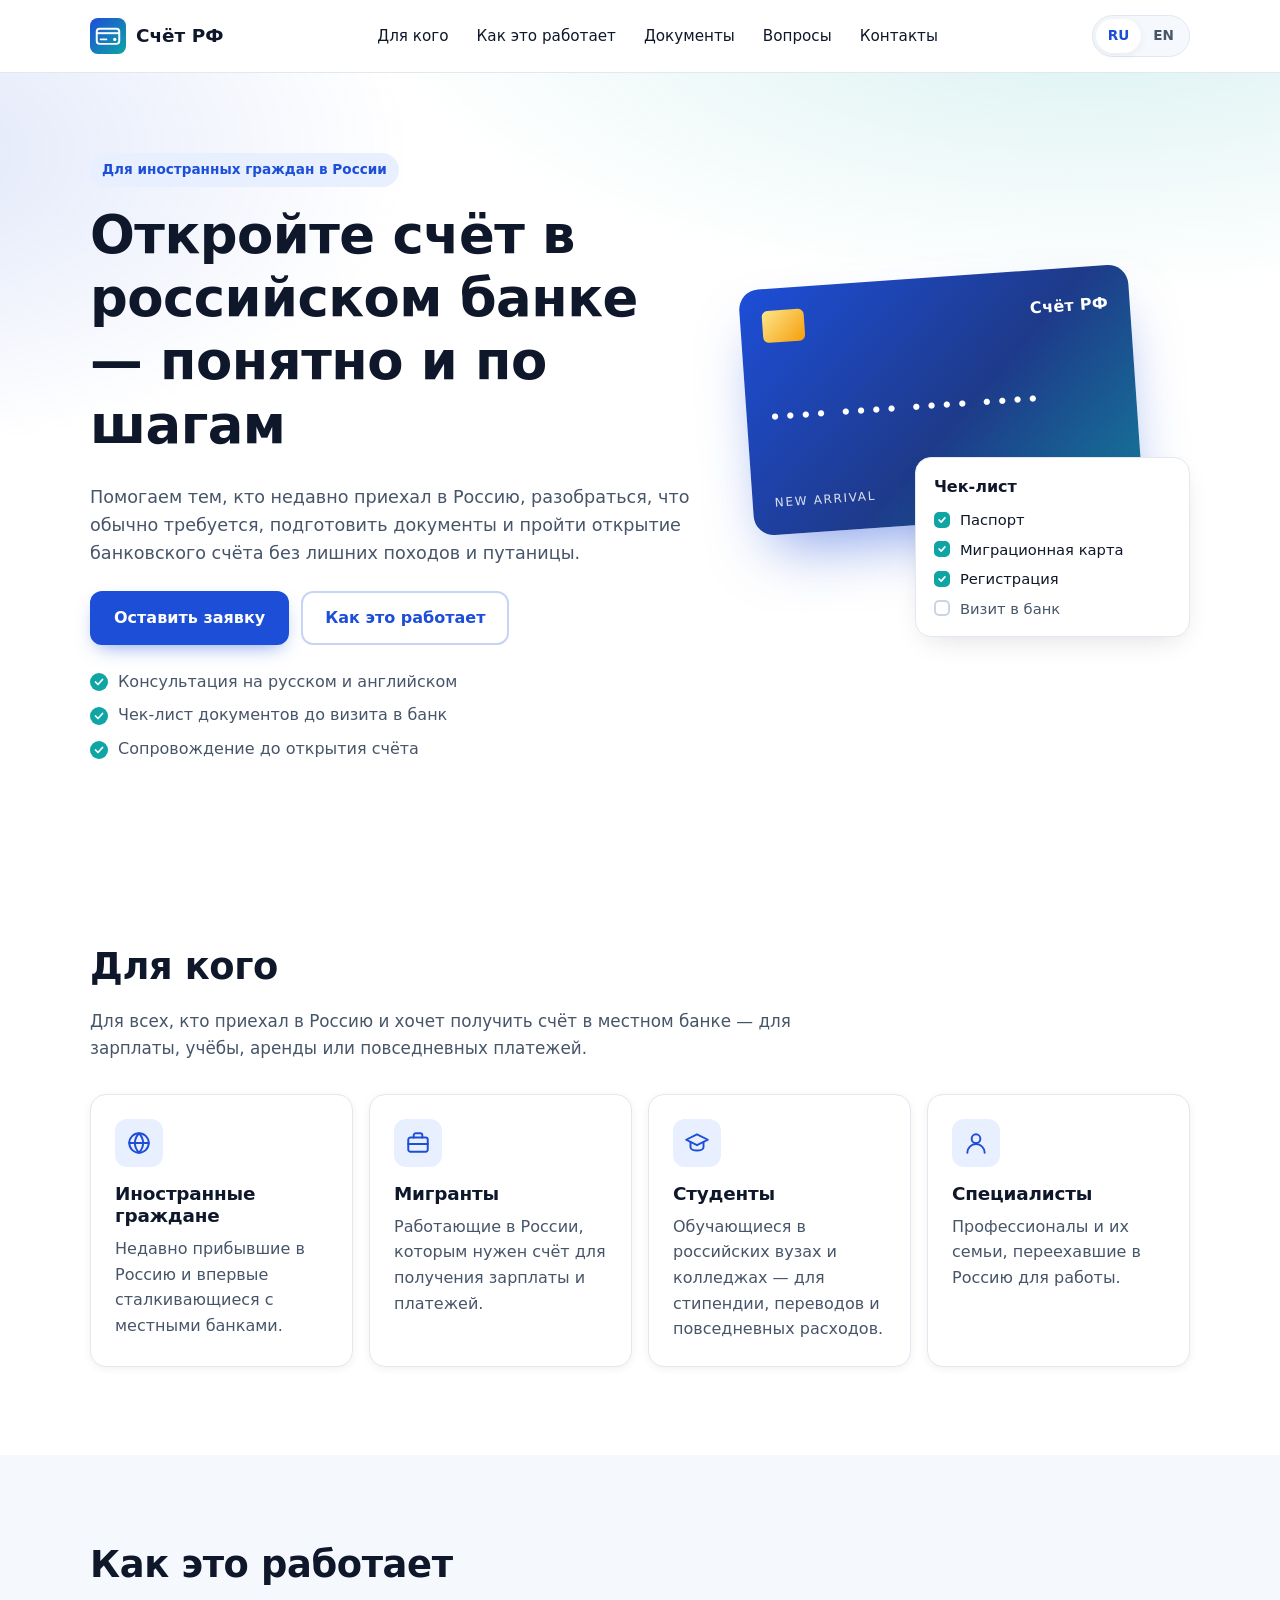
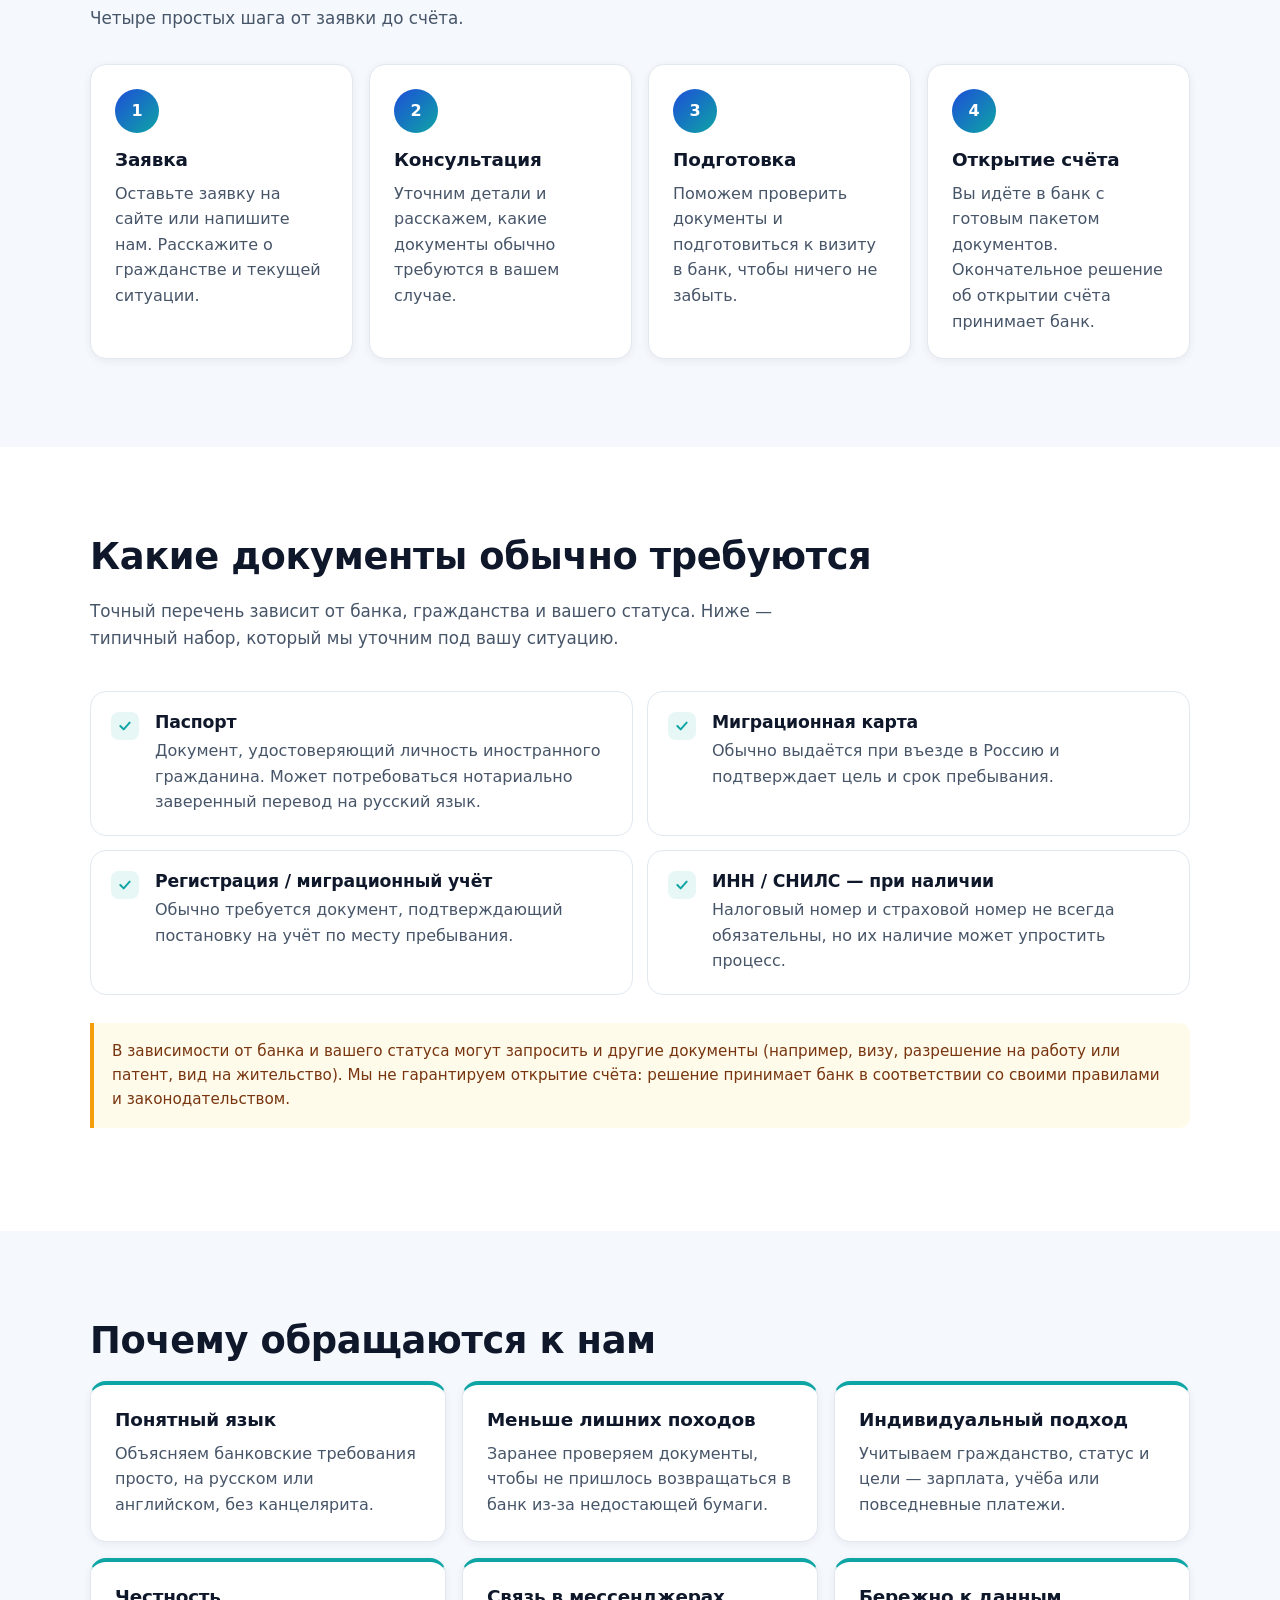
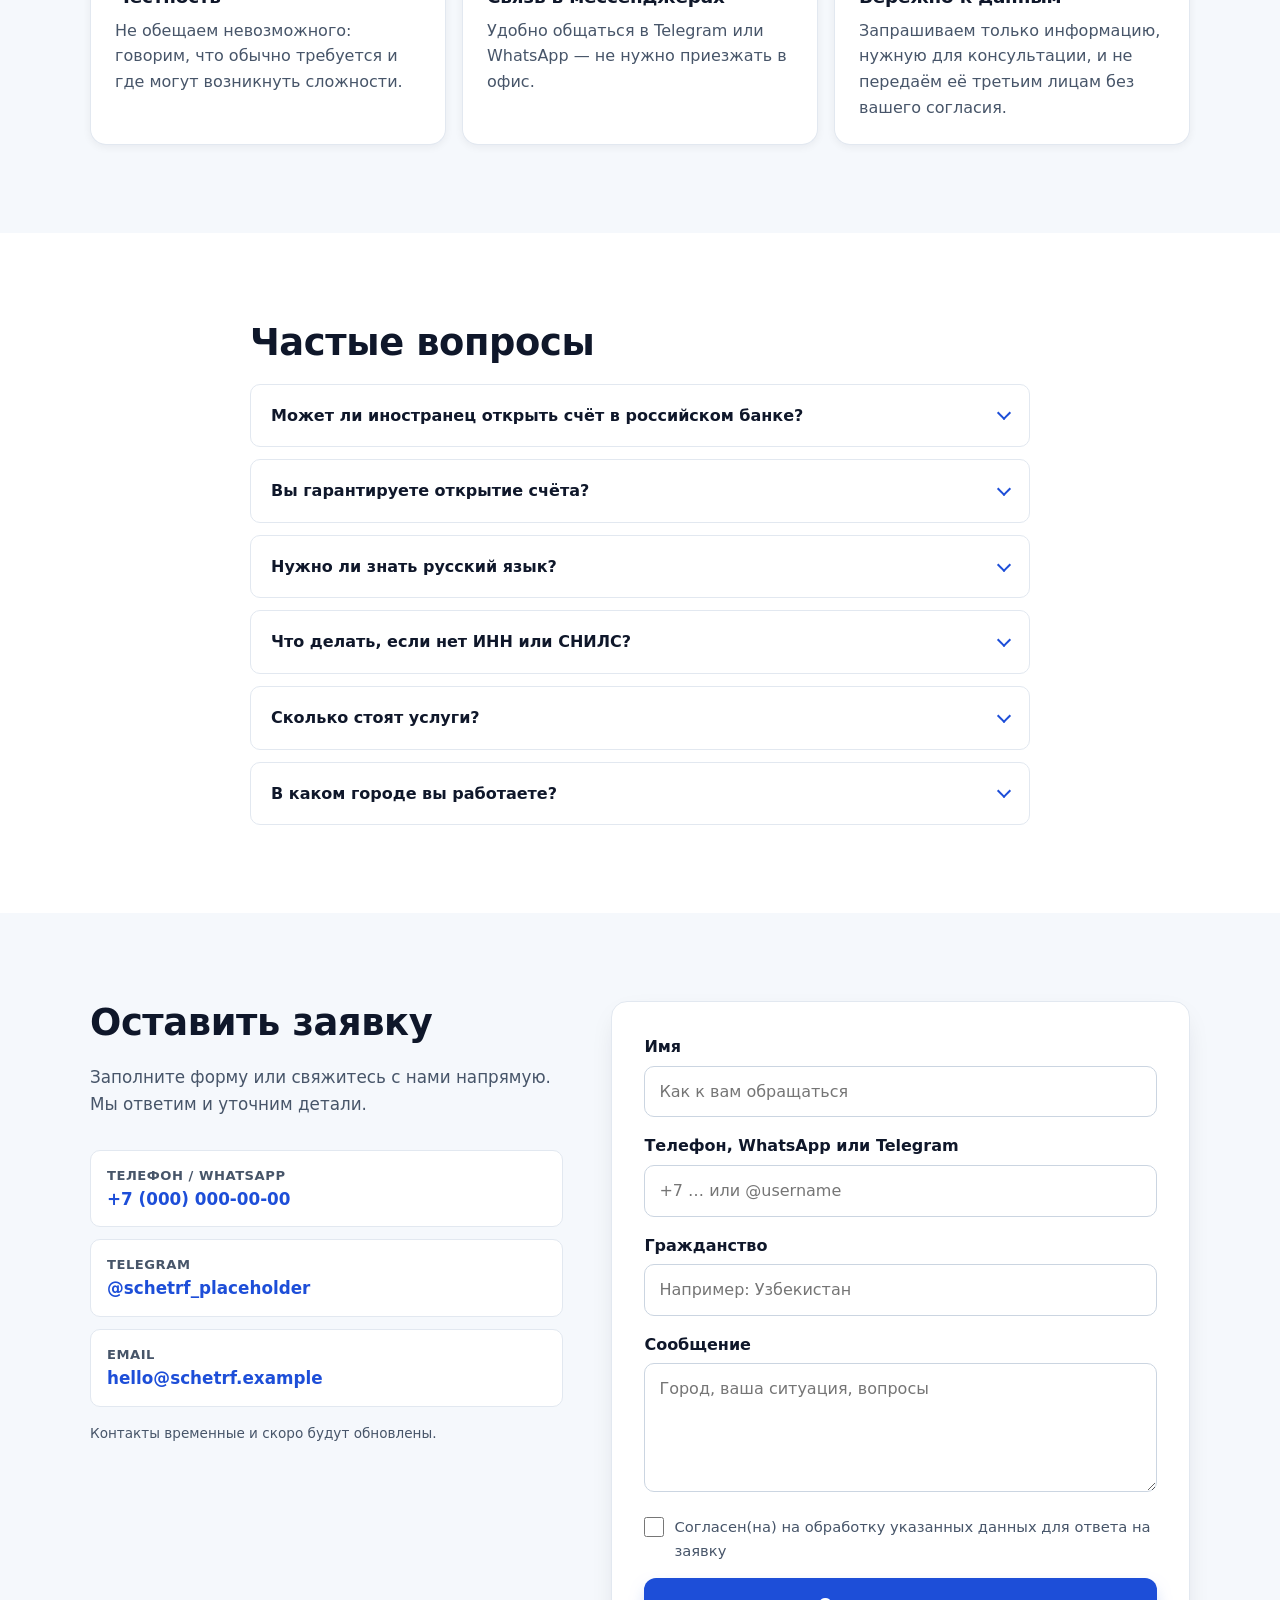
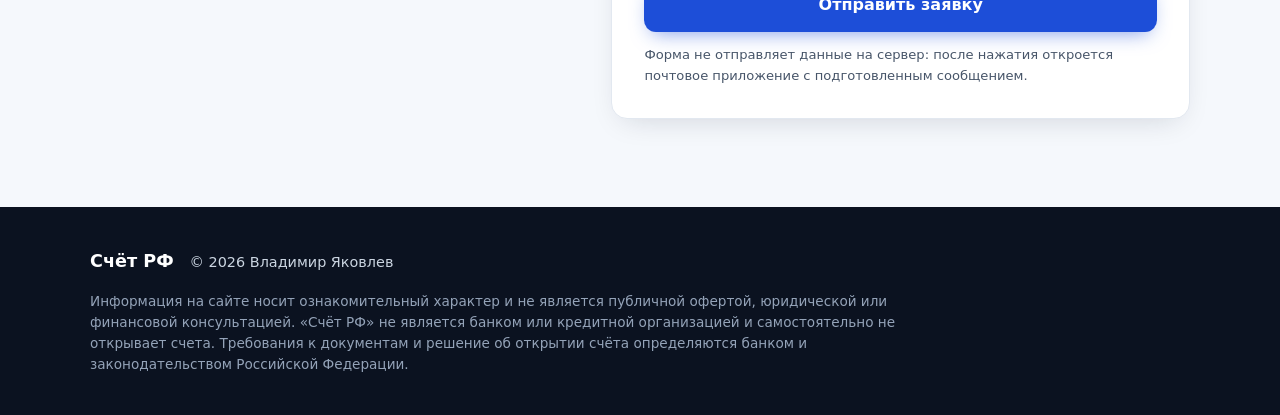
==== index.html @ 5928c742 "Initial landing page for Счёт РФ (schetrf.github.io)" ====
<!doctype html>
<html lang="ru">
<head>
  <meta charset="utf-8">
  <meta name="viewport" content="width=device-width, initial-scale=1">
  <title>Счёт РФ — помощь иностранцам в открытии банковского счёта в России</title>
  <meta name="description" content="Счёт РФ помогает иностранным гражданам, прибывшим в Россию, разобраться с открытием счёта в российском банке: подготовка документов, выбор отделения, сопровождение.">
  <meta name="author" content="Владимир Яковлев">
  <meta name="theme-color" content="#1d4ed8">
  <meta name="robots" content="index, follow">
  <link rel="canonical" href="https://schetrf.github.io/">
  <link rel="alternate" hreflang="ru" href="https://schetrf.github.io/">
  <link rel="alternate" hreflang="en" href="https://schetrf.github.io/?lang=en">
  <link rel="alternate" hreflang="x-default" href="https://schetrf.github.io/">
  <link rel="icon" href="favicon.svg" type="image/svg+xml">
  <link rel="apple-touch-icon" href="og-image.png">

  <!-- Open Graph -->
  <meta property="og:type" content="website">
  <meta property="og:site_name" content="Счёт РФ">
  <meta property="og:title" content="Счёт РФ — банковский счёт в России для иностранцев">
  <meta property="og:description" content="Поможем подготовить документы и пройти процесс открытия счёта в российском банке. Понятно, по шагам, на русском и английском.">
  <meta property="og:url" content="https://schetrf.github.io/">
  <meta property="og:image" content="https://schetrf.github.io/og-image.png">
  <meta property="og:image:width" content="1200">
  <meta property="og:image:height" content="630">
  <meta property="og:locale" content="ru_RU">
  <meta property="og:locale:alternate" content="en_US">
  <meta name="twitter:card" content="summary_large_image">
  <meta name="twitter:title" content="Счёт РФ — банковский счёт в России для иностранцев">
  <meta name="twitter:description" content="Помощь иностранным гражданам в открытии счёта в российском банке.">
  <meta name="twitter:image" content="https://schetrf.github.io/og-image.png">

  <link rel="stylesheet" href="styles.css">
  <script src="script.js" defer></script>
</head>
<body>
  <a class="skip-link" href="#main" data-en="Skip to content">Перейти к содержимому</a>

  <header class="site-header">
    <div class="container header-inner">
      <a class="brand" href="#top" aria-label="Счёт РФ — на главную" data-en-aria-label="Schet RF — home">
        <svg class="brand-logo" viewBox="0 0 64 64" width="36" height="36" aria-hidden="true" focusable="false">
          <defs><linearGradient id="lg" x1="0" y1="0" x2="1" y2="1"><stop offset="0" stop-color="#1d4ed8"/><stop offset="1" stop-color="#0ea5a4"/></linearGradient></defs>
          <rect width="64" height="64" rx="14" fill="url(#lg)"/>
          <rect x="12" y="19" width="40" height="27" rx="5" fill="none" stroke="#fff" stroke-width="3.5"/>
          <path d="M12 27h40" stroke="#fff" stroke-width="3.5"/>
          <path d="M19 38h10" stroke="#fff" stroke-width="3.5" stroke-linecap="round"/>
          <circle cx="44" cy="38" r="3" fill="#fff"/>
        </svg>
        <span class="brand-name" data-en="Schet RF">Счёт РФ</span>
      </a>

      <nav class="main-nav" id="main-nav" aria-label="Основная навигация" data-en-aria-label="Main navigation">
        <ul>
          <li><a href="#for-whom" data-en="Who it's for">Для кого</a></li>
          <li><a href="#how" data-en="How it works">Как это работает</a></li>
          <li><a href="#documents" data-en="Documents">Документы</a></li>
          <li><a href="#faq" data-en="FAQ">Вопросы</a></li>
          <li><a href="#contact" data-en="Contact">Контакты</a></li>
        </ul>
      </nav>

      <div class="header-actions">
        <div class="lang-switch" role="group" aria-label="Язык сайта / Site language">
          <button type="button" class="lang-btn" data-lang="ru" aria-pressed="true" lang="ru">RU</button>
          <button type="button" class="lang-btn" data-lang="en" aria-pressed="false" lang="en">EN</button>
        </div>
        <button type="button" class="nav-toggle" aria-controls="main-nav" aria-expanded="false" aria-label="Открыть меню" data-en-aria-label="Open menu">
          <span></span><span></span><span></span>
        </button>
      </div>
    </div>
  </header>

  <main id="main">
    <!-- HERO -->
    <section class="hero" id="top">
      <div class="container hero-inner">
        <div class="hero-text">
          <p class="eyebrow" data-en="For foreign citizens in Russia">Для иностранных граждан в России</p>
          <h1 data-en="Open a bank account in Russia — clearly and step by step">Откройте счёт в российском банке — понятно и по шагам</h1>
          <p class="lead" data-en="We help people who have recently arrived in Russia understand what is usually required, prepare documents and go through opening a bank account without unnecessary trips and confusion.">Помогаем тем, кто недавно приехал в Россию, разобраться, что обычно требуется, подготовить документы и пройти открытие банковского счёта без лишних походов и путаницы.</p>
          <div class="hero-cta">
            <a class="btn btn-primary" href="#contact" data-en="Submit a request">Оставить заявку</a>
            <a class="btn btn-ghost" href="#how" data-en="How it works">Как это работает</a>
          </div>
          <ul class="hero-points">
            <li data-en="Consultation in Russian and English">Консультация на русском и английском</li>
            <li data-en="Document checklist before visiting the bank">Чек-лист документов до визита в банк</li>
            <li data-en="Support until the account is opened">Сопровождение до открытия счёта</li>
          </ul>
        </div>
        <div class="hero-visual" aria-hidden="true">
          <div class="card-mock">
            <div class="card-mock-top">
              <span class="chip"></span>
              <span class="card-mock-brand">Счёт РФ</span>
            </div>
            <div class="card-mock-number">•••• •••• •••• ••••</div>
            <div class="card-mock-bottom">
              <span>NEW ARRIVAL</span>
              <span>RUB</span>
            </div>
          </div>
          <div class="check-mock">
            <p class="check-title" data-en="Checklist">Чек-лист</p>
            <ul>
              <li class="done" data-en="Passport">Паспорт</li>
              <li class="done" data-en="Migration card">Миграционная карта</li>
              <li class="done" data-en="Registration">Регистрация</li>
              <li data-en="Visit to the bank">Визит в банк</li>
            </ul>
          </div>
        </div>
      </div>
    </section>

    <!-- FOR WHOM -->
    <section class="section" id="for-whom" aria-labelledby="for-whom-title">
      <div class="container">
        <h2 id="for-whom-title" class="section-title" data-en="Who it's for">Для кого</h2>
        <p class="section-sub" data-en="For anyone who has come to Russia and needs a local bank account — for salary, studies, rent or everyday payments.">Для всех, кто приехал в Россию и хочет получить счёт в местном банке — для зарплаты, учёбы, аренды или повседневных платежей.</p>
        <div class="grid grid-4">
          <article class="tile">
            <div class="tile-icon" aria-hidden="true">
              <svg viewBox="0 0 24 24"><circle cx="12" cy="12" r="9"/><path d="M3 12h18M12 3c2.5 2.7 3.8 5.7 3.8 9s-1.3 6.3-3.8 9c-2.5-2.7-3.8-5.7-3.8-9S9.5 5.7 12 3z"/></svg>
            </div>
            <h3 data-en="Foreign citizens">Иностранные граждане</h3>
            <p data-en="Who have recently arrived in Russia and are dealing with local banking for the first time.">Недавно прибывшие в Россию и впервые сталкивающиеся с местными банками.</p>
          </article>
          <article class="tile">
            <div class="tile-icon" aria-hidden="true">
              <svg viewBox="0 0 24 24"><rect x="3" y="7" width="18" height="13" rx="2"/><path d="M8 7V5a2 2 0 0 1 2-2h4a2 2 0 0 1 2 2v2M3 13h18"/></svg>
            </div>
            <h3 data-en="Migrant workers">Мигранты</h3>
            <p data-en="Who work in Russia and need an account to receive a salary and make payments.">Работающие в России, которым нужен счёт для получения зарплаты и платежей.</p>
          </article>
          <article class="tile">
            <div class="tile-icon" aria-hidden="true">
              <svg viewBox="0 0 24 24"><path d="M2 9l10-5 10 5-10 5L2 9z"/><path d="M6 11v5c0 1.7 2.7 3 6 3s6-1.3 6-3v-5"/></svg>
            </div>
            <h3 data-en="Students">Студенты</h3>
            <p data-en="Studying at Russian universities and colleges — for a scholarship, transfers and daily expenses.">Обучающиеся в российских вузах и колледжах — для стипендии, переводов и повседневных расходов.</p>
          </article>
          <article class="tile">
            <div class="tile-icon" aria-hidden="true">
              <svg viewBox="0 0 24 24"><circle cx="12" cy="8" r="4"/><path d="M4 21c0-4.4 3.6-8 8-8s8 3.6 8 8"/></svg>
            </div>
            <h3 data-en="Specialists">Специалисты</h3>
            <p data-en="Professionals and their families who have relocated to Russia for work.">Профессионалы и их семьи, переехавшие в Россию для работы.</p>
          </article>
        </div>
      </div>
    </section>

    <!-- HOW IT WORKS -->
    <section class="section section-alt" id="how" aria-labelledby="how-title">
      <div class="container">
        <h2 id="how-title" class="section-title" data-en="How it works">Как это работает</h2>
        <p class="section-sub" data-en="Four simple steps from request to account.">Четыре простых шага от заявки до счёта.</p>
        <ol class="steps">
          <li class="step">
            <span class="step-num" aria-hidden="true">1</span>
            <h3 data-en="Request">Заявка</h3>
            <p data-en="Leave a request on the website or message us. Tell us your citizenship and current situation.">Оставьте заявку на сайте или напишите нам. Расскажите о гражданстве и текущей ситуации.</p>
          </li>
          <li class="step">
            <span class="step-num" aria-hidden="true">2</span>
            <h3 data-en="Consultation">Консультация</h3>
            <p data-en="We clarify the details and explain which documents are usually required in your case.">Уточним детали и расскажем, какие документы обычно требуются в вашем случае.</p>
          </li>
          <li class="step">
            <span class="step-num" aria-hidden="true">3</span>
            <h3 data-en="Preparation">Подготовка</h3>
            <p data-en="We help check the documents and prepare for the visit to the bank so that nothing is forgotten.">Поможем проверить документы и подготовиться к визиту в банк, чтобы ничего не забыть.</p>
          </li>
          <li class="step">
            <span class="step-num" aria-hidden="true">4</span>
            <h3 data-en="Opening the account">Открытие счёта</h3>
            <p data-en="You visit the bank with a ready set of documents. The final decision on opening the account is made by the bank.">Вы идёте в банк с готовым пакетом документов. Окончательное решение об открытии счёта принимает банк.</p>
          </li>
        </ol>
      </div>
    </section>

    <!-- DOCUMENTS -->
    <section class="section" id="documents" aria-labelledby="docs-title">
      <div class="container docs-inner">
        <div>
          <h2 id="docs-title" class="section-title" data-en="Which documents are usually required">Какие документы обычно требуются</h2>
          <p class="section-sub" data-en="The exact list depends on the bank, your citizenship and status. Below is a typical set — we will clarify it for your situation.">Точный перечень зависит от банка, гражданства и вашего статуса. Ниже — типичный набор, который мы уточним под вашу ситуацию.</p>
        </div>
        <ul class="doc-list">
          <li>
            <span class="doc-check" aria-hidden="true"></span>
            <div>
              <h3 data-en="Passport">Паспорт</h3>
              <p data-en="An identity document of a foreign citizen. A notarized translation into Russian may be required.">Документ, удостоверяющий личность иностранного гражданина. Может потребоваться нотариально заверенный перевод на русский язык.</p>
            </div>
          </li>
          <li>
            <span class="doc-check" aria-hidden="true"></span>
            <div>
              <h3 data-en="Migration card">Миграционная карта</h3>
              <p data-en="Usually issued upon entry into Russia and confirms the purpose and period of stay.">Обычно выдаётся при въезде в Россию и подтверждает цель и срок пребывания.</p>
            </div>
          </li>
          <li>
            <span class="doc-check" aria-hidden="true"></span>
            <div>
              <h3 data-en="Registration (migration registration)">Регистрация / миграционный учёт</h3>
              <p data-en="A document confirming registration at the place of stay is usually required.">Обычно требуется документ, подтверждающий постановку на учёт по месту пребывания.</p>
            </div>
          </li>
          <li>
            <span class="doc-check" aria-hidden="true"></span>
            <div>
              <h3 data-en="INN / SNILS (if available)">ИНН / СНИЛС — при наличии</h3>
              <p data-en="Taxpayer number and insurance number are not always mandatory, but having them can simplify the process.">Налоговый номер и страховой номер не всегда обязательны, но их наличие может упростить процесс.</p>
            </div>
          </li>
        </ul>
        <p class="note" role="note" data-en="Depending on the bank and your status, other documents may be requested (for example, a visa, a work permit or patent, a residence permit). We do not guarantee that an account will be opened: the decision is made by the bank in accordance with its rules and the law.">В зависимости от банка и вашего статуса могут запросить и другие документы (например, визу, разрешение на работу или патент, вид на жительство). Мы не гарантируем открытие счёта: решение принимает банк в соответствии со своими правилами и законодательством.</p>
      </div>
    </section>

    <!-- ADVANTAGES -->
    <section class="section section-alt" id="advantages" aria-labelledby="adv-title">
      <div class="container">
        <h2 id="adv-title" class="section-title" data-en="Why people contact us">Почему обращаются к нам</h2>
        <div class="grid grid-3">
          <article class="tile tile-flat">
            <h3 data-en="Clear language">Понятный язык</h3>
            <p data-en="We explain banking requirements simply, in Russian or English, without bureaucratic jargon.">Объясняем банковские требования просто, на русском или английском, без канцелярита.</p>
          </article>
          <article class="tile tile-flat">
            <h3 data-en="Fewer trips">Меньше лишних походов</h3>
            <p data-en="We check documents in advance so that you don't have to come back to the bank because of a missing paper.">Заранее проверяем документы, чтобы не пришлось возвращаться в банк из-за недостающей бумаги.</p>
          </article>
          <article class="tile tile-flat">
            <h3 data-en="Individual approach">Индивидуальный подход</h3>
            <p data-en="We take into account your citizenship, status and goals — salary, studies or everyday payments.">Учитываем гражданство, статус и цели — зарплата, учёба или повседневные платежи.</p>
          </article>
          <article class="tile tile-flat">
            <h3 data-en="Honesty">Честность</h3>
            <p data-en="We don't promise the impossible: we tell you what is usually required and where difficulties may arise.">Не обещаем невозможного: говорим, что обычно требуется и где могут возникнуть сложности.</p>
          </article>
          <article class="tile tile-flat">
            <h3 data-en="Messenger communication">Связь в мессенджерах</h3>
            <p data-en="Convenient to communicate via Telegram or WhatsApp — no need to come to an office.">Удобно общаться в Telegram или WhatsApp — не нужно приезжать в офис.</p>
          </article>
          <article class="tile tile-flat">
            <h3 data-en="Data care">Бережно к данным</h3>
            <p data-en="We request only the information needed for the consultation and do not share it with third parties without your consent.">Запрашиваем только информацию, нужную для консультации, и не передаём её третьим лицам без вашего согласия.</p>
          </article>
        </div>
      </div>
    </section>

    <!-- FAQ -->
    <section class="section" id="faq" aria-labelledby="faq-title">
      <div class="container container-narrow">
        <h2 id="faq-title" class="section-title" data-en="Frequently asked questions">Частые вопросы</h2>
        <div class="faq">
          <details>
            <summary data-en="Can a foreigner open an account in a Russian bank?">Может ли иностранец открыть счёт в российском банке?</summary>
            <p data-en="In general, yes: many Russian banks work with foreign citizens. The specific conditions and list of documents depend on the bank, citizenship and migration status.">Как правило, да: многие российские банки работают с иностранными гражданами. Конкретные условия и перечень документов зависят от банка, гражданства и миграционного статуса.</p>
          </details>
          <details>
            <summary data-en="Do you guarantee that the account will be opened?">Вы гарантируете открытие счёта?</summary>
            <p data-en="No. The decision to open an account is made only by the bank. We help you prepare properly and increase the chances of a smooth process, but we cannot guarantee the result.">Нет. Решение об открытии счёта принимает только банк. Мы помогаем правильно подготовиться и пройти процесс спокойнее, но не можем гарантировать результат.</p>
          </details>
          <details>
            <summary data-en="Do I need to speak Russian?">Нужно ли знать русский язык?</summary>
            <p data-en="Not necessarily for the consultation — we can communicate in English. At the bank itself, documents are usually filled in Russian, so we will help you prepare in advance.">Для консультации — не обязательно, мы можем общаться на английском. В самом банке документы обычно оформляются на русском, поэтому мы поможем подготовиться заранее.</p>
          </details>
          <details>
            <summary data-en="What if I don't have an INN or SNILS?">Что делать, если нет ИНН или СНИЛС?</summary>
            <p data-en="They are not always required. We will tell you whether they are needed in your case and, if necessary, explain how they are usually obtained.">Они требуются не всегда. Расскажем, нужны ли они в вашем случае, и при необходимости объясним, как их обычно оформляют.</p>
          </details>
          <details>
            <summary data-en="How much does it cost?">Сколько стоят услуги?</summary>
            <p data-en="The cost depends on your situation and the scope of help. Leave a request — we will clarify the details and tell you the conditions before starting work.">Стоимость зависит от ситуации и объёма помощи. Оставьте заявку — мы уточним детали и сообщим условия до начала работы.</p>
          </details>
          <details>
            <summary data-en="Which city do you work in?">В каком городе вы работаете?</summary>
            <p data-en="Tell us your city in the request — we will tell you whether we can help in your region.">Укажите ваш город в заявке — мы подскажем, сможем ли помочь в вашем регионе.</p>
          </details>
        </div>
      </div>
    </section>

    <!-- CONTACT -->
    <section class="section section-alt" id="contact" aria-labelledby="contact-title">
      <div class="container contact-inner">
        <div class="contact-info">
          <h2 id="contact-title" class="section-title" data-en="Submit a request">Оставить заявку</h2>
          <p class="section-sub" data-en="Fill out the form or contact us directly. We will reply and clarify the details.">Заполните форму или свяжитесь с нами напрямую. Мы ответим и уточним детали.</p>
          <!-- TODO(owner): replace placeholder contacts below AND in script.js (CONTACTS) -->
          <ul class="contact-list">
            <li>
              <span class="contact-label" data-en="Phone / WhatsApp">Телефон / WhatsApp</span>
              <a href="tel:+70000000000" data-contact="phone">+7 (000) 000-00-00</a>
            </li>
            <li>
              <span class="contact-label">Telegram</span>
              <a href="https://t.me/schetrf_placeholder" target="_blank" rel="noopener" data-contact="telegram">@schetrf_placeholder</a>
            </li>
            <li>
              <span class="contact-label">Email</span>
              <a href="mailto:hello@schetrf.example" data-contact="email">hello@schetrf.example</a>
            </li>
          </ul>
          <p class="placeholder-warning" data-en="Contacts are temporary placeholders and will be updated soon.">Контакты временные и скоро будут обновлены.</p>
        </div>

        <div class="form-card">
          <form id="lead-form" novalidate>
            <div class="field">
              <label for="f-name" data-en="Name">Имя</label>
              <input id="f-name" name="name" type="text" autocomplete="name" required maxlength="80"
                     placeholder="Как к вам обращаться" data-en-placeholder="How should we address you">
              <p class="field-error" id="f-name-err" aria-live="polite"></p>
            </div>
            <div class="field">
              <label for="f-contact" data-en="Phone, WhatsApp or Telegram">Телефон, WhatsApp или Telegram</label>
              <input id="f-contact" name="contact" type="text" autocomplete="tel" required maxlength="80"
                     placeholder="+7 … или @username" data-en-placeholder="+7 … or @username">
              <p class="field-error" id="f-contact-err" aria-live="polite"></p>
            </div>
            <div class="field">
              <label for="f-citizenship" data-en="Citizenship">Гражданство</label>
              <input id="f-citizenship" name="citizenship" type="text" autocomplete="country-name" maxlength="60"
                     placeholder="Например: Узбекистан" data-en-placeholder="For example: Uzbekistan">
            </div>
            <div class="field">
              <label for="f-message" data-en="Message">Сообщение</label>
              <textarea id="f-message" name="message" rows="4" maxlength="1000"
                        placeholder="Город, ваша ситуация, вопросы" data-en-placeholder="City, your situation, questions"></textarea>
            </div>
            <div class="field field-check">
              <input id="f-consent" name="consent" type="checkbox" required>
              <label for="f-consent" data-en="I agree to the processing of the data I provided to answer my request">Согласен(на) на обработку указанных данных для ответа на заявку</label>
            </div>
            <p class="field-error" id="f-consent-err" aria-live="polite"></p>
            <button type="submit" class="btn btn-primary btn-block" data-en="Send request">Отправить заявку</button>
            <p class="form-hint" data-en="The form does not send data to a server: after clicking, your email app will open with a prepared message.">Форма не отправляет данные на сервер: после нажатия откроется почтовое приложение с подготовленным сообщением.</p>
          </form>

          <div class="form-success" id="form-success" hidden tabindex="-1" role="status">
            <div class="success-icon" aria-hidden="true">✓</div>
            <h3 data-en="Thank you for your request!">Спасибо за заявку!</h3>
            <p data-en="We have prepared a message with your data. If the email app did not open, send it via Telegram or email using the buttons below.">Мы подготовили сообщение с вашими данными. Если почтовое приложение не открылось, отправьте его через Telegram или email с помощью кнопок ниже.</p>
            <div class="success-actions">
              <a class="btn btn-primary" id="send-telegram" href="https://t.me/schetrf_placeholder" target="_blank" rel="noopener" data-en="Write in Telegram">Написать в Telegram</a>
              <a class="btn btn-ghost" id="send-email" href="mailto:hello@schetrf.example" data-en="Send by email">Отправить на email</a>
            </div>
            <button type="button" class="link-btn" id="form-reset" data-en="Fill out again">Заполнить ещё раз</button>
          </div>
        </div>
      </div>
    </section>
  </main>

  <footer class="site-footer">
    <div class="container footer-inner">
      <div class="footer-brand">
        <span class="brand-name" data-en="Schet RF">Счёт РФ</span>
        <span class="footer-owner" data-en="© 2026 Vladimir Yakovlev">© 2026 Владимир Яковлев</span>
      </div>
      <p class="disclaimer" data-en="The information on this website is for informational purposes only and does not constitute a public offer, legal or financial advice. Schet RF is not a bank or credit institution and does not open accounts on its own. Requirements for documents and the decision to open an account are determined by the bank and the legislation of the Russian Federation.">Информация на сайте носит ознакомительный характер и не является публичной офертой, юридической или финансовой консультацией. «Счёт РФ» не является банком или кредитной организацией и самостоятельно не открывает счета. Требования к документам и решение об открытии счёта определяются банком и законодательством Российской Федерации.</p>
    </div>
  </footer>
</body>
</html>
---- styles.css ----
/* Счёт РФ — styles. Mobile-first, no external dependencies. */
:root {
  --c-primary: #1d4ed8;
  --c-primary-600: #1e40af;
  --c-accent: #0ea5a4;
  --c-text: #0f172a;
  --c-muted: #475569;
  --c-border: #e2e8f0;
  --c-bg: #ffffff;
  --c-bg-alt: #f5f8fc;
  --c-danger: #b91c1c;
  --radius: 16px;
  --radius-sm: 10px;
  --shadow: 0 10px 30px -12px rgba(15, 23, 42, .18);
  --shadow-sm: 0 2px 8px rgba(15, 23, 42, .06);
  --header-h: 64px;
  --font: system-ui, -apple-system, "Segoe UI", Roboto, "Helvetica Neue", Arial, "Noto Sans", sans-serif;
}

*, *::before, *::after { box-sizing: border-box; }
html { scroll-behavior: smooth; scroll-padding-top: calc(var(--header-h) + 12px); -webkit-text-size-adjust: 100%; }
@media (prefers-reduced-motion: reduce) { html { scroll-behavior: auto; } *, *::before, *::after { transition: none !important; animation: none !important; } }
body { margin: 0; font-family: var(--font); font-size: 1rem; line-height: 1.6; color: var(--c-text); background: var(--c-bg); }
img, svg { display: block; max-width: 100%; }
h1, h2, h3 { line-height: 1.2; margin: 0 0 .5em; letter-spacing: -.01em; }
p { margin: 0 0 1em; }
a { color: var(--c-primary); }
a:hover { color: var(--c-primary-600); }
:focus-visible { outline: 3px solid #f59e0b; outline-offset: 2px; border-radius: 4px; }

.container { width: 100%; max-width: 1140px; margin: 0 auto; padding: 0 20px; }
.container-narrow { max-width: 820px; }

.skip-link { position: absolute; left: 12px; top: -48px; z-index: 100; background: var(--c-text); color: #fff; padding: 10px 14px; border-radius: 8px; text-decoration: none; }
.skip-link:focus { top: 12px; color: #fff; }

/* Header */
.site-header { position: sticky; top: 0; z-index: 50; background: rgba(255,255,255,.92); backdrop-filter: saturate(180%) blur(10px); -webkit-backdrop-filter: saturate(180%) blur(10px); border-bottom: 1px solid var(--c-border); }
.header-inner { display: flex; align-items: center; justify-content: space-between; gap: 16px; min-height: var(--header-h); }
.brand { display: inline-flex; align-items: center; gap: 10px; text-decoration: none; color: var(--c-text); font-weight: 800; font-size: 1.15rem; }
.brand:hover { color: var(--c-text); }
.header-actions { display: flex; align-items: center; gap: 10px; }

.main-nav { position: absolute; top: var(--header-h); left: 0; right: 0; background: #fff; border-bottom: 1px solid var(--c-border); box-shadow: var(--shadow); display: none; }
.main-nav.open { display: block; }
.main-nav ul { list-style: none; margin: 0; padding: 8px 20px 16px; }
.main-nav a { display: block; padding: 12px 0; color: var(--c-text); text-decoration: none; font-weight: 500; border-bottom: 1px solid var(--c-border); }
.main-nav li:last-child a { border-bottom: 0; }
.main-nav a:hover { color: var(--c-primary); }

.lang-switch { display: inline-flex; border: 1px solid var(--c-border); border-radius: 999px; padding: 3px; background: var(--c-bg-alt); }
.lang-btn { border: 0; background: transparent; font: inherit; font-size: .85rem; font-weight: 700; color: var(--c-muted); padding: 6px 12px; border-radius: 999px; cursor: pointer; min-height: 32px; }
.lang-btn[aria-pressed="true"] { background: #fff; color: var(--c-primary); box-shadow: var(--shadow-sm); }

.nav-toggle { display: inline-flex; flex-direction: column; justify-content: center; gap: 5px; width: 44px; height: 44px; border: 1px solid var(--c-border); border-radius: 10px; background: #fff; cursor: pointer; padding: 0 11px; }
.nav-toggle span { display: block; height: 2px; background: var(--c-text); border-radius: 2px; transition: transform .2s, opacity .2s; }
.nav-toggle[aria-expanded="true"] span:nth-child(1) { transform: translateY(7px) rotate(45deg); }
.nav-toggle[aria-expanded="true"] span:nth-child(2) { opacity: 0; }
.nav-toggle[aria-expanded="true"] span:nth-child(3) { transform: translateY(-7px) rotate(-45deg); }

/* Buttons */
.btn { display: inline-flex; align-items: center; justify-content: center; gap: 8px; min-height: 48px; padding: 12px 22px; border-radius: 12px; font: inherit; font-weight: 700; text-decoration: none; border: 2px solid transparent; cursor: pointer; transition: background .15s, transform .15s, box-shadow .15s; }
.btn-primary { background: var(--c-primary); color: #fff; box-shadow: 0 8px 20px -8px rgba(29,78,216,.6); }
.btn-primary:hover { background: var(--c-primary-600); color: #fff; transform: translateY(-1px); }
.btn-ghost { background: #fff; color: var(--c-primary); border-color: #c7d4f5; }
.btn-ghost:hover { border-color: var(--c-primary); }
.btn-block { width: 100%; }
.link-btn { background: none; border: 0; color: var(--c-primary); font: inherit; text-decoration: underline; cursor: pointer; padding: 8px; margin-top: 8px; }

/* Hero */
.hero { background: radial-gradient(1200px 500px at 85% -10%, rgba(14,165,164,.16), transparent 60%), radial-gradient(900px 500px at -10% 10%, rgba(29,78,216,.14), transparent 60%), var(--c-bg); padding: 48px 0 56px; overflow: hidden; }
.hero-inner { display: grid; gap: 40px; }
.eyebrow { display: inline-block; font-size: .85rem; font-weight: 700; color: var(--c-primary); background: #e8efff; padding: 6px 12px; border-radius: 999px; margin-bottom: 16px; }
.hero h1 { font-size: clamp(2rem, 6vw, 3.3rem); font-weight: 800; }
.lead { font-size: 1.1rem; color: var(--c-muted); max-width: 40em; }
.hero-cta { display: flex; flex-wrap: wrap; gap: 12px; margin: 24px 0; }
.hero-cta .btn { flex: 1 1 200px; }
.hero-points { list-style: none; padding: 0; margin: 0; display: grid; gap: 8px; color: var(--c-muted); }
.hero-points li { position: relative; padding-left: 28px; }
.hero-points li::before { content: ""; position: absolute; left: 0; top: .3em; width: 18px; height: 18px; border-radius: 50%; background: var(--c-accent) url("data:image/svg+xml,%3Csvg xmlns='http://www.w3.org/2000/svg' viewBox='0 0 24 24' fill='none' stroke='white' stroke-width='3.5' stroke-linecap='round' stroke-linejoin='round'%3E%3Cpath d='M5 12l5 5 9-10'/%3E%3C/svg%3E") center/12px no-repeat; }

.hero-visual { position: relative; min-height: 300px; max-width: 460px; width: 100%; margin: 0 auto; }
.card-mock { position: absolute; top: 0; left: 0; width: 88%; aspect-ratio: 1.586; border-radius: 20px; padding: 22px; color: #fff; background: linear-gradient(135deg, #1d4ed8 0%, #1e3a8a 55%, #0ea5a4 130%); box-shadow: 0 30px 60px -20px rgba(29,78,216,.55); display: flex; flex-direction: column; justify-content: space-between; transform: rotate(-4deg); }
.card-mock-top { display: flex; justify-content: space-between; align-items: center; }
.chip { width: 42px; height: 32px; border-radius: 6px; background: linear-gradient(135deg, #fde68a, #f59e0b); }
.card-mock-brand { font-weight: 800; letter-spacing: .02em; }
.card-mock-number { font-size: clamp(1rem, 4.5vw, 1.35rem); letter-spacing: .12em; font-variant-numeric: tabular-nums; }
.card-mock-bottom { display: flex; justify-content: space-between; font-size: .75rem; letter-spacing: .14em; opacity: .85; }
.check-mock { position: absolute; right: 0; bottom: 0; width: 62%; background: #fff; border: 1px solid var(--c-border); border-radius: var(--radius); padding: 16px 18px; box-shadow: var(--shadow); }
.check-title { font-weight: 800; margin-bottom: 8px; }
.check-mock ul { list-style: none; margin: 0; padding: 0; display: grid; gap: 6px; font-size: .92rem; }
.check-mock li { position: relative; padding-left: 26px; color: var(--c-muted); }
.check-mock li::before { content: ""; position: absolute; left: 0; top: .25em; width: 16px; height: 16px; border-radius: 5px; border: 2px solid #cbd5e1; }
.check-mock li.done { color: var(--c-text); }
.check-mock li.done::before { border-color: var(--c-accent); background: var(--c-accent) url("data:image/svg+xml,%3Csvg xmlns='http://www.w3.org/2000/svg' viewBox='0 0 24 24' fill='none' stroke='white' stroke-width='4' stroke-linecap='round' stroke-linejoin='round'%3E%3Cpath d='M5 12l5 5 9-10'/%3E%3C/svg%3E") center/10px no-repeat; }

/* Sections */
.section { padding: 64px 0; }
.section-alt { background: var(--c-bg-alt); }
.section-title { font-size: clamp(1.6rem, 4.5vw, 2.3rem); font-weight: 800; }
.section-sub { color: var(--c-muted); font-size: 1.05rem; max-width: 46em; margin-bottom: 32px; }

.grid { display: grid; gap: 16px; }
.tile { background: #fff; border: 1px solid var(--c-border); border-radius: var(--radius); padding: 24px; box-shadow: var(--shadow-sm); }
.tile h3 { font-size: 1.15rem; }
.tile p { color: var(--c-muted); margin: 0; }
.tile-icon { width: 48px; height: 48px; border-radius: 12px; background: #e8efff; display: grid; place-items: center; margin-bottom: 16px; }
.tile-icon svg { width: 26px; height: 26px; fill: none; stroke: var(--c-primary); stroke-width: 1.8; stroke-linecap: round; stroke-linejoin: round; }
.tile-flat { border-top: 4px solid var(--c-accent); }

/* Steps */
.steps { list-style: none; margin: 0; padding: 0; display: grid; gap: 16px; counter-reset: none; }
.step { position: relative; background: #fff; border: 1px solid var(--c-border); border-radius: var(--radius); padding: 24px 24px 24px 84px; box-shadow: var(--shadow-sm); }
.step-num { position: absolute; left: 24px; top: 24px; width: 44px; height: 44px; border-radius: 50%; display: grid; place-items: center; font-weight: 800; color: #fff; background: linear-gradient(135deg, var(--c-primary), var(--c-accent)); }
.step h3 { font-size: 1.15rem; }
.step p { margin: 0; color: var(--c-muted); }

/* Documents */
.docs-inner { display: grid; gap: 8px; }
.doc-list { list-style: none; margin: 0; padding: 0; display: grid; gap: 14px; }
.doc-list li { display: flex; gap: 16px; align-items: flex-start; background: #fff; border: 1px solid var(--c-border); border-radius: var(--radius); padding: 20px; }
.doc-list h3 { font-size: 1.08rem; margin-bottom: .3em; }
.doc-list p { margin: 0; color: var(--c-muted); }
.doc-check { flex: 0 0 28px; height: 28px; border-radius: 8px; background: #e6f7f6 url("data:image/svg+xml,%3Csvg xmlns='http://www.w3.org/2000/svg' viewBox='0 0 24 24' fill='none' stroke='%230ea5a4' stroke-width='3' stroke-linecap='round' stroke-linejoin='round'%3E%3Cpath d='M5 12l5 5 9-10'/%3E%3C/svg%3E") center/16px no-repeat; }
.note { margin-top: 20px; padding: 16px 18px; border-left: 4px solid #f59e0b; background: #fffbeb; border-radius: 0 var(--radius-sm) var(--radius-sm) 0; color: #78350f; font-size: .95rem; }

/* FAQ */
.faq { display: grid; gap: 12px; }
.faq details { background: #fff; border: 1px solid var(--c-border); border-radius: var(--radius-sm); }
.faq details[open] { box-shadow: var(--shadow-sm); border-color: #c7d4f5; }
.faq summary { list-style: none; cursor: pointer; padding: 18px 52px 18px 20px; font-weight: 700; position: relative; }
.faq summary::-webkit-details-marker { display: none; }
.faq summary::after { content: ""; position: absolute; right: 20px; top: 50%; width: 10px; height: 10px; border-right: 2.5px solid var(--c-primary); border-bottom: 2.5px solid var(--c-primary); transform: translateY(-70%) rotate(45deg); transition: transform .2s; }
.faq details[open] summary::after { transform: translateY(-30%) rotate(-135deg); }
.faq details p { padding: 0 20px 18px; margin: 0; color: var(--c-muted); }

/* Contact */
.contact-inner { display: grid; gap: 32px; }
.contact-list { list-style: none; margin: 0 0 16px; padding: 0; display: grid; gap: 12px; }
.contact-list li { background: #fff; border: 1px solid var(--c-border); border-radius: var(--radius-sm); padding: 14px 16px; display: grid; }
.contact-label { font-size: .82rem; color: var(--c-muted); font-weight: 600; text-transform: uppercase; letter-spacing: .04em; }
.contact-list a { font-weight: 700; font-size: 1.05rem; text-decoration: none; word-break: break-word; }
.placeholder-warning { font-size: .85rem; color: var(--c-muted); }

.form-card { background: #fff; border: 1px solid var(--c-border); border-radius: var(--radius); padding: 24px; box-shadow: var(--shadow); }
.field { margin-bottom: 16px; }
.field label { display: block; font-weight: 600; margin-bottom: 6px; }
.field input[type="text"], .field textarea { width: 100%; font: inherit; color: var(--c-text); padding: 12px 14px; border: 1.5px solid #cbd5e1; border-radius: var(--radius-sm); background: #fff; min-height: 48px; transition: border-color .15s, box-shadow .15s; }
.field textarea { resize: vertical; }
.field input:focus, .field textarea:focus { outline: none; border-color: var(--c-primary); box-shadow: 0 0 0 4px rgba(29,78,216,.15); }
.field input[aria-invalid="true"] { border-color: var(--c-danger); }
.field-check { display: flex; gap: 10px; align-items: flex-start; margin-bottom: 4px; }
.field-check input { width: 20px; height: 20px; margin: 2px 0 0; flex: 0 0 auto; accent-color: var(--c-primary); }
.field-check label { font-weight: 400; font-size: .92rem; color: var(--c-muted); margin: 0; }
.field-error { color: var(--c-danger); font-size: .88rem; margin: 6px 0 0; min-height: 0; }
.field-error:empty { display: none; }
#f-consent-err { margin-bottom: 12px; }
form .btn-block { margin-top: 12px; }
.form-hint { font-size: .82rem; color: var(--c-muted); margin: 12px 0 0; }
.form-success { text-align: center; padding: 16px 4px; }
.form-success:focus { outline: none; }
.success-icon { width: 64px; height: 64px; margin: 0 auto 16px; border-radius: 50%; display: grid; place-items: center; font-size: 2rem; color: #fff; background: linear-gradient(135deg, var(--c-primary), var(--c-accent)); }
.success-actions { display: flex; flex-wrap: wrap; gap: 10px; justify-content: center; margin-top: 16px; }

/* Footer */
.site-footer { background: #0b1220; color: #cbd5e1; padding: 40px 0; }
.footer-inner { display: grid; gap: 16px; }
.footer-brand { display: flex; flex-wrap: wrap; gap: 8px 16px; align-items: baseline; }
.footer-brand .brand-name { color: #fff; font-weight: 800; font-size: 1.1rem; }
.footer-owner { font-size: .9rem; }
.disclaimer { font-size: .85rem; line-height: 1.55; color: #94a3b8; margin: 0; max-width: 60em; }

/* 404 */
.notfound { min-height: 100vh; display: grid; place-items: center; text-align: center; padding: 40px 20px; background: var(--c-bg-alt); }
.notfound .code { font-size: clamp(4rem, 18vw, 8rem); font-weight: 800; line-height: 1; background: linear-gradient(135deg, var(--c-primary), var(--c-accent)); -webkit-background-clip: text; background-clip: text; color: transparent; margin-bottom: 16px; }

/* ≥ 640px */
@media (min-width: 640px) {
  .grid-4, .grid-3 { grid-template-columns: repeat(2, 1fr); }
  .steps { grid-template-columns: repeat(2, 1fr); }
  .doc-list { grid-template-columns: repeat(2, 1fr); }
  .hero-cta .btn { flex: 0 0 auto; }
}

/* ≥ 960px */
@media (min-width: 960px) {
  :root { --header-h: 72px; }
  .nav-toggle { display: none; }
  .main-nav { position: static; display: block; background: none; border: 0; box-shadow: none; }
  .main-nav ul { display: flex; gap: 4px; padding: 0; }
  .main-nav a { padding: 8px 12px; border: 0; border-radius: 8px; font-size: .95rem; }
  .main-nav a:hover { background: var(--c-bg-alt); }
  .hero { padding: 80px 0 96px; }
  .hero-inner { grid-template-columns: 1.15fr .85fr; align-items: center; gap: 56px; }
  .hero-visual { min-height: 360px; }
  .section { padding: 88px 0; }
  .grid-4 { grid-template-columns: repeat(4, 1fr); }
  .grid-3 { grid-template-columns: repeat(3, 1fr); }
  .steps { grid-template-columns: repeat(4, 1fr); }
  .step { padding: 84px 24px 24px; }
  .docs-inner { grid-template-columns: 1fr; }
  .contact-inner { grid-template-columns: .9fr 1.1fr; align-items: start; gap: 48px; }
  .form-card { padding: 32px; }
}
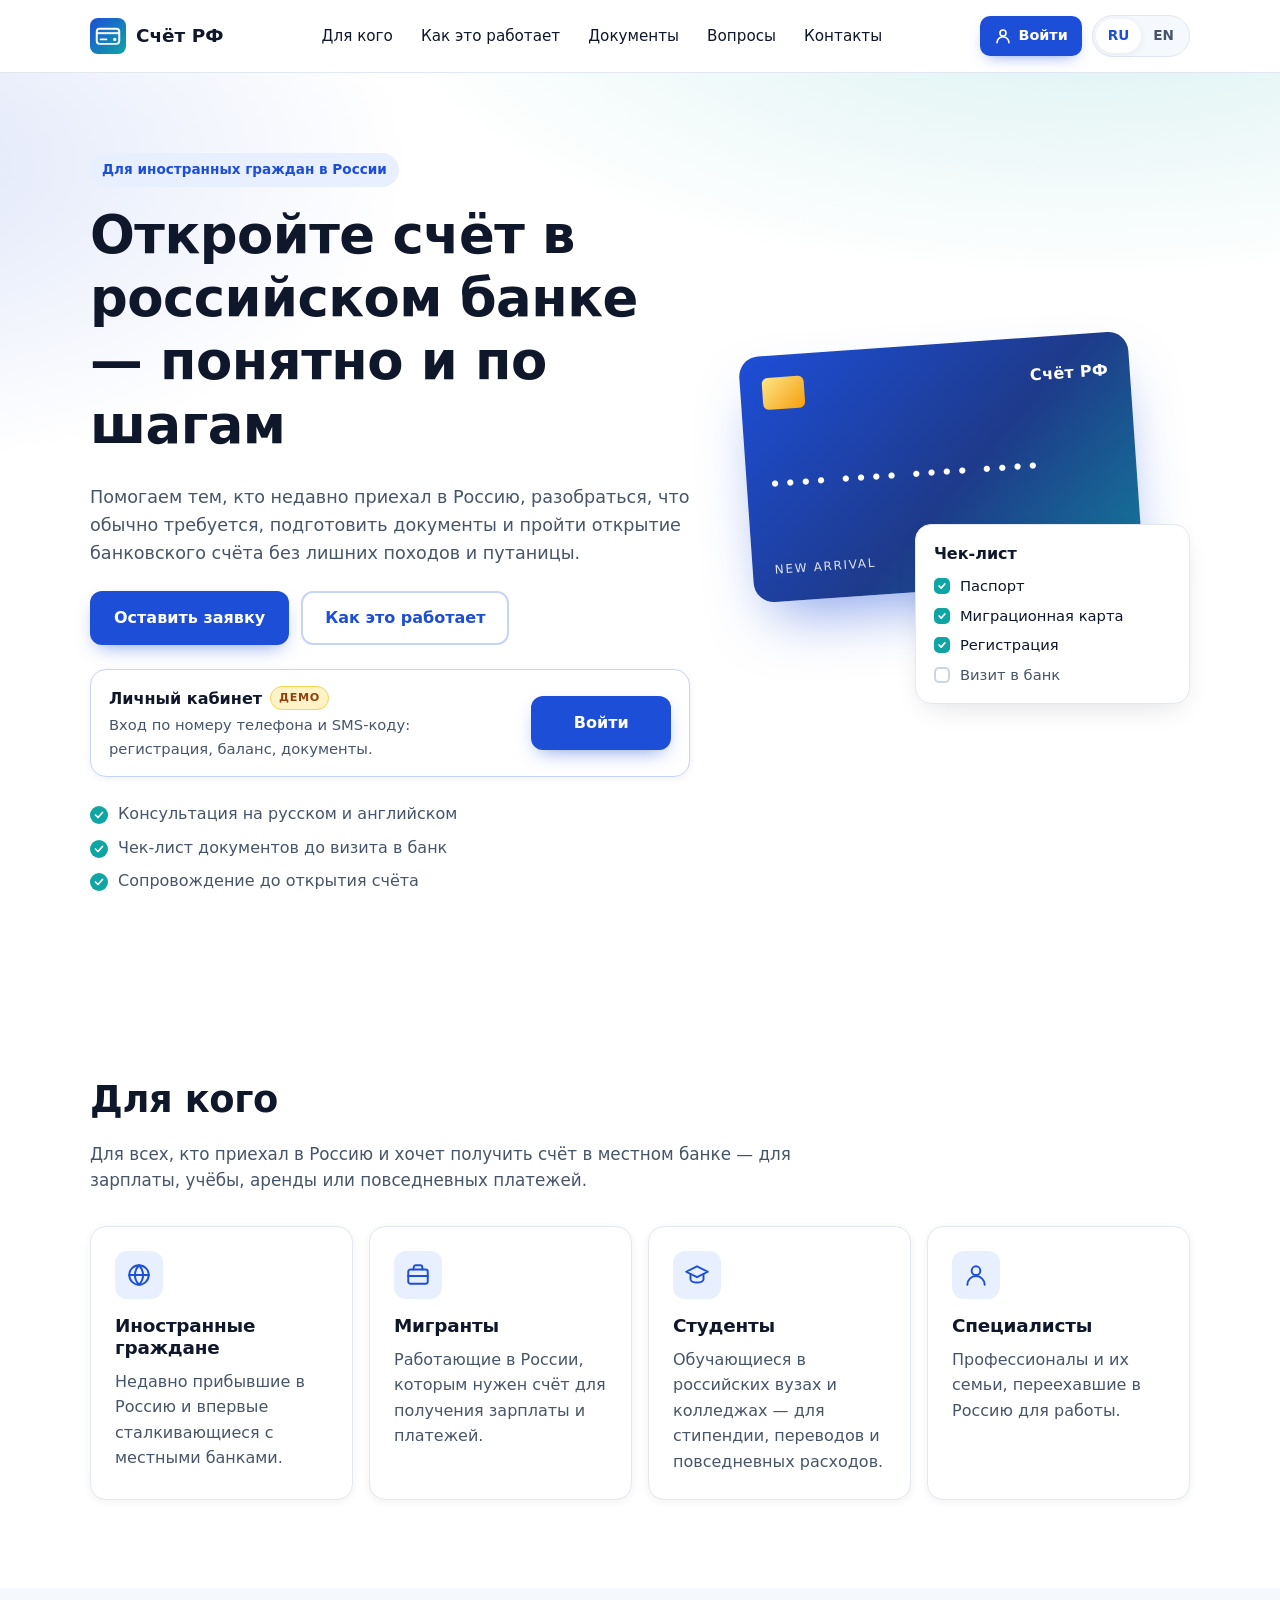
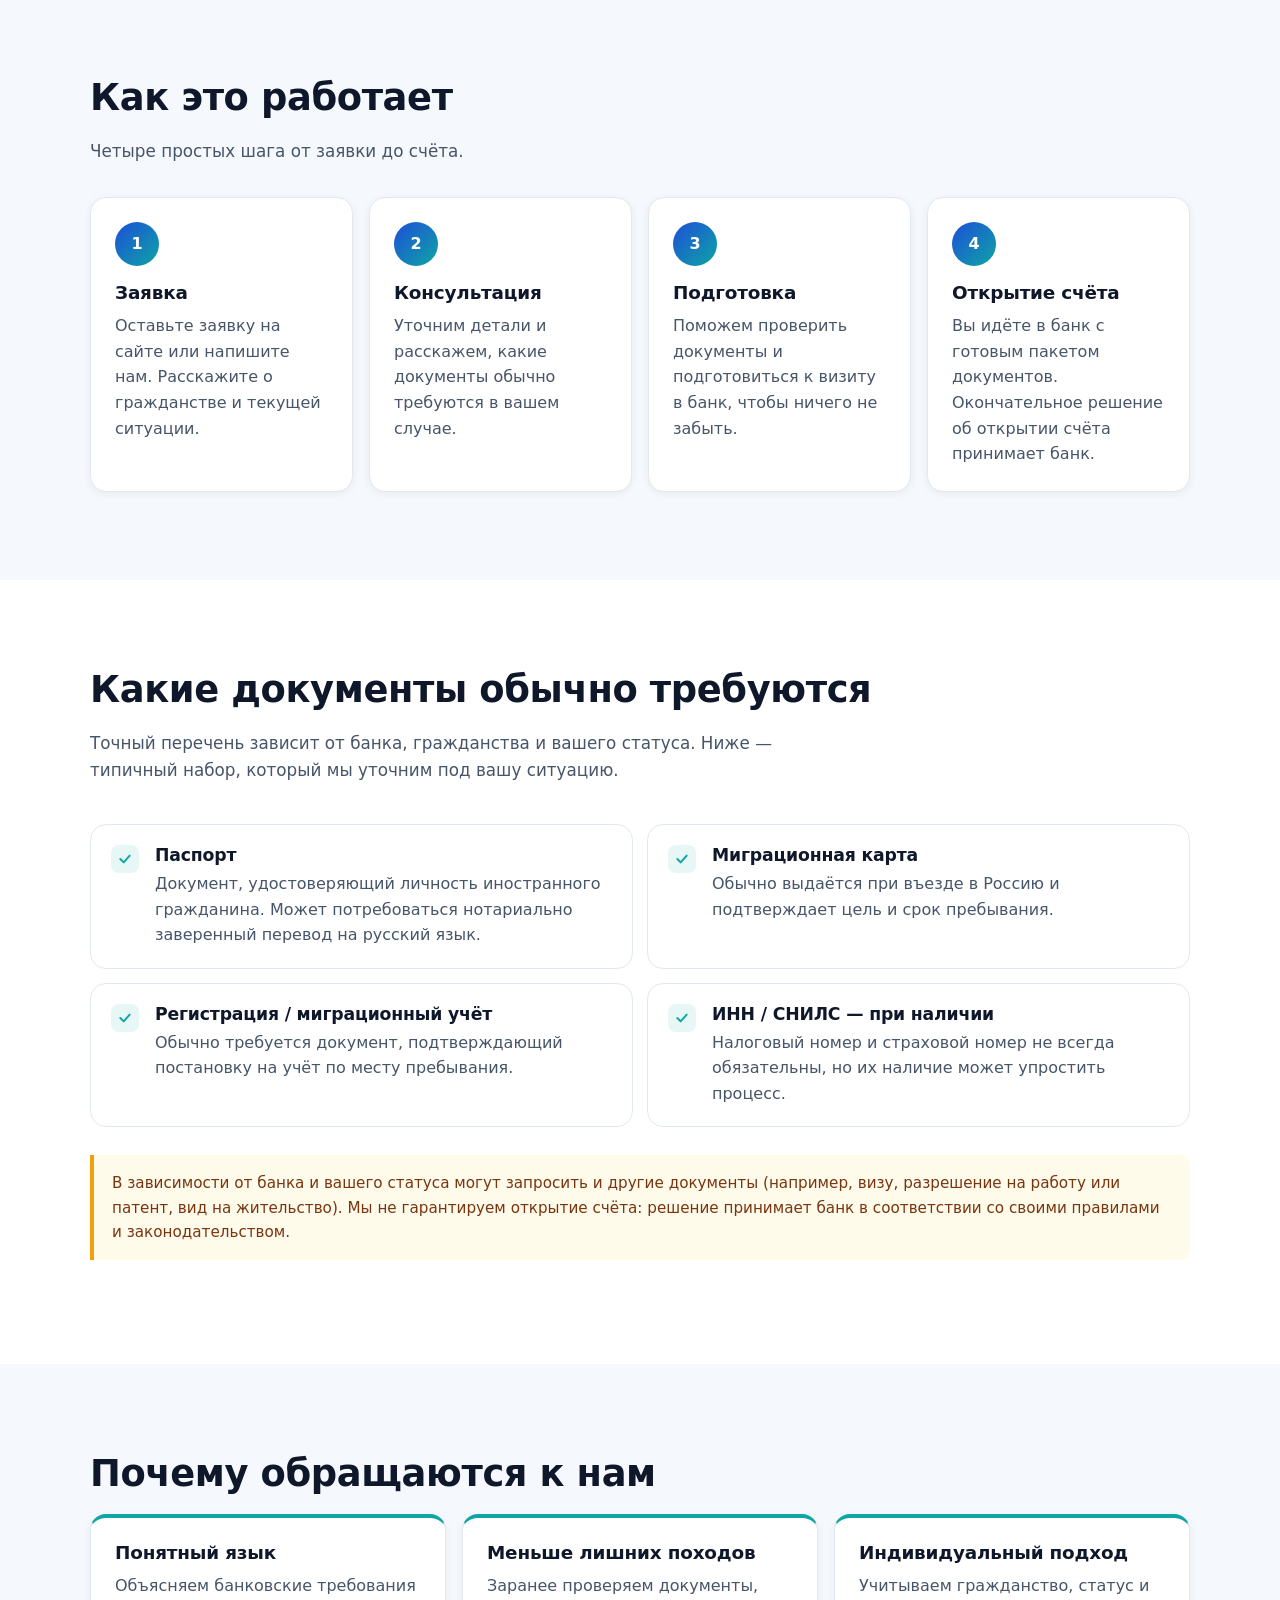
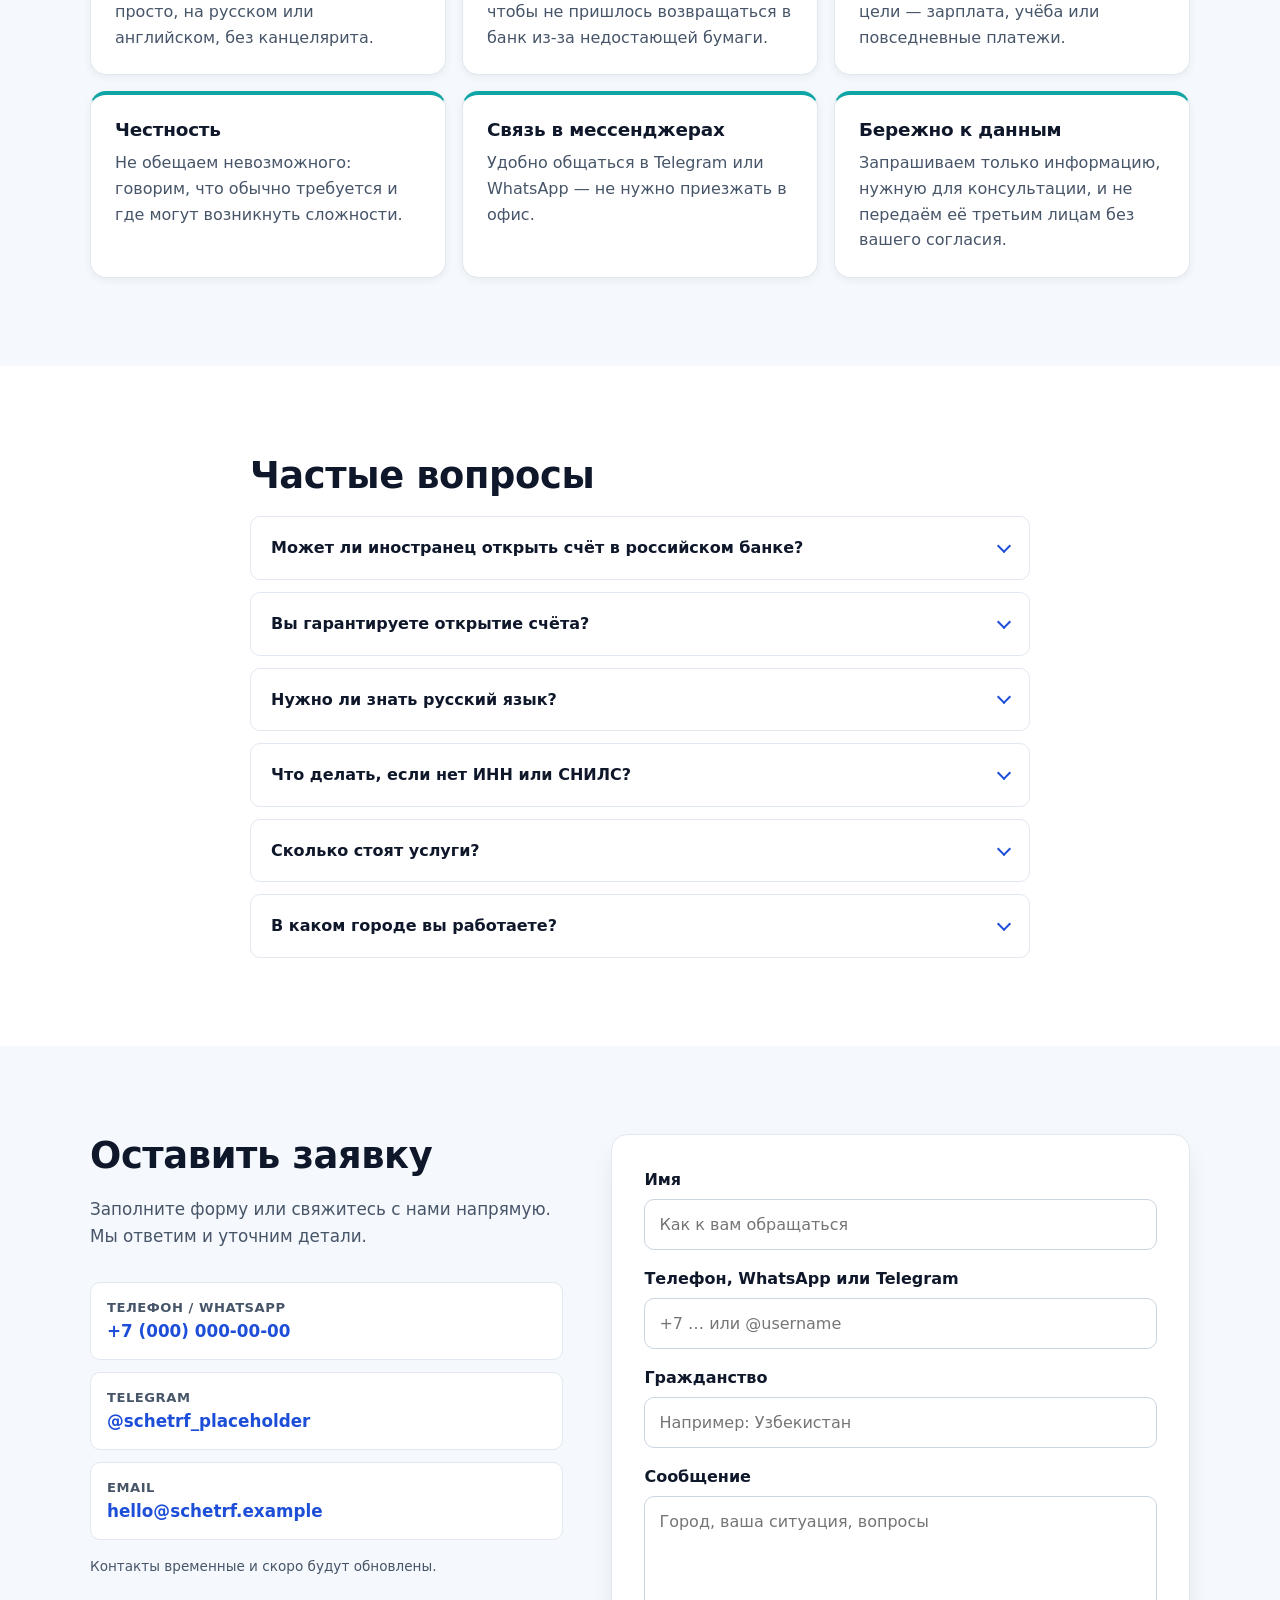
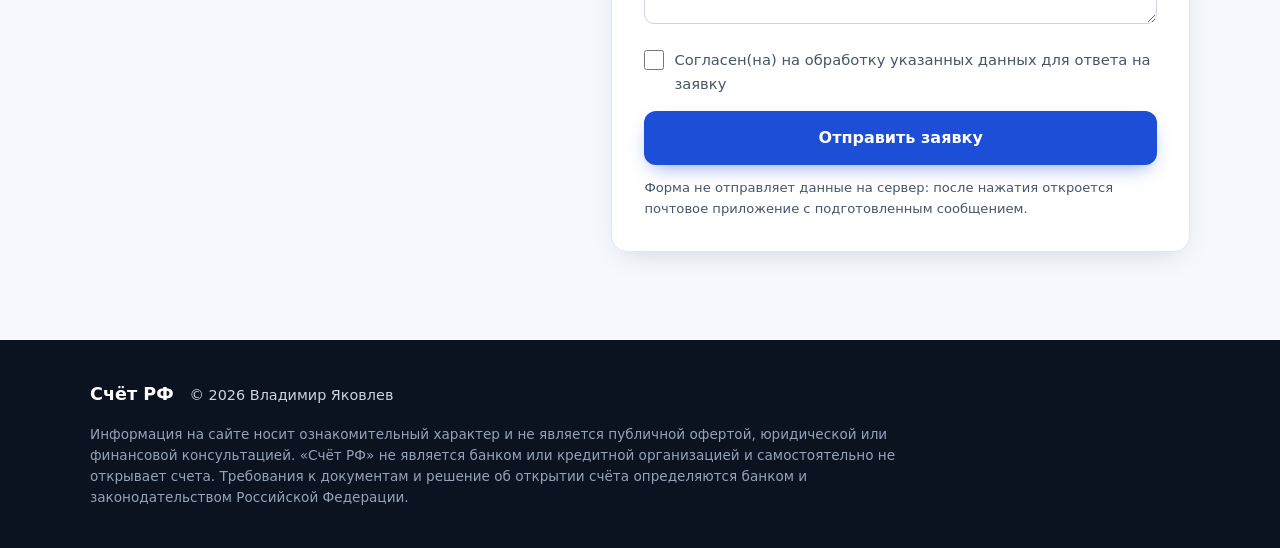
==== commit 70703161: "Add DEMO personal cabinet: phone+SMS login (demo code 1234), registration countdown, balance/top-up," ====
--- a/index.html
+++ b/index.html
@@ -62,6 +62,10 @@
       </nav>
 
       <div class="header-actions">
+        <button type="button" class="btn-login" data-open-login aria-haspopup="dialog">
+          <svg viewBox="0 0 24 24" width="18" height="18" aria-hidden="true" focusable="false"><circle cx="12" cy="8" r="4"/><path d="M4 21c0-4.4 3.6-8 8-8s8 3.6 8 8"/></svg>
+          <span data-en="Log in">Войти</span>
+        </button>
         <div class="lang-switch" role="group" aria-label="Язык сайта / Site language">
           <button type="button" class="lang-btn" data-lang="ru" aria-pressed="true" lang="ru">RU</button>
           <button type="button" class="lang-btn" data-lang="en" aria-pressed="false" lang="en">EN</button>
@@ -84,6 +88,13 @@
           <div class="hero-cta">
             <a class="btn btn-primary" href="#contact" data-en="Submit a request">Оставить заявку</a>
             <a class="btn btn-ghost" href="#how" data-en="How it works">Как это работает</a>
+          </div>
+          <div class="hero-login">
+            <div class="hero-login-text">
+              <p class="hero-login-title"><span data-en="Personal account">Личный кабинет</span> <span class="demo-badge" data-en="DEMO">ДЕМО</span></p>
+              <p class="hero-login-sub" data-en="Log in by phone number and SMS code: registration, balance, documents.">Вход по номеру телефона и SMS-коду: регистрация, баланс, документы.</p>
+            </div>
+            <button type="button" class="btn btn-primary" data-open-login aria-haspopup="dialog" data-en="Log in">Войти</button>
           </div>
           <ul class="hero-points">
             <li data-en="Consultation in Russian and English">Консультация на русском и английском</li>
@@ -372,5 +383,36 @@
       <p class="disclaimer" data-en="The information on this website is for informational purposes only and does not constitute a public offer, legal or financial advice. Schet RF is not a bank or credit institution and does not open accounts on its own. Requirements for documents and the decision to open an account are determined by the bank and the legislation of the Russian Federation.">Информация на сайте носит ознакомительный характер и не является публичной офертой, юридической или финансовой консультацией. «Счёт РФ» не является банком или кредитной организацией и самостоятельно не открывает счета. Требования к документам и решение об открытии счёта определяются банком и законодательством Российской Федерации.</p>
     </div>
   </footer>
+  <!-- DEMO login (client-side only, no backend) -->
+  <div class="modal" id="login-modal" hidden>
+    <div class="modal-backdrop" data-close-login></div>
+    <div class="modal-dialog" role="dialog" aria-modal="true" aria-labelledby="login-title">
+      <button type="button" class="modal-close" data-close-login aria-label="Закрыть" data-en-aria-label="Close">×</button>
+      <p class="demo-badge demo-badge-lg" data-en="DEMO prototype — no real SMS is sent">ДЕМО-прототип — SMS не отправляется</p>
+      <h2 id="login-title" data-en="Log in to your account">Вход в личный кабинет</h2>
+
+      <form id="login-phone-form" novalidate>
+        <div class="field">
+          <label for="login-phone" data-en="Phone number">Номер телефона</label>
+          <input id="login-phone" name="phone" type="tel" inputmode="tel" autocomplete="tel" placeholder="+7 (___) ___-__-__" maxlength="18">
+          <p class="field-error" id="login-phone-err" aria-live="polite"></p>
+        </div>
+        <button type="submit" class="btn btn-primary btn-block" data-en="Get code">Получить код</button>
+      </form>
+
+      <form id="login-code-form" novalidate hidden>
+        <p class="login-sent"><span data-en="Code sent to">Код отправлен на</span> <strong id="login-phone-echo"></strong></p>
+        <p class="demo-hint" role="status"><strong data-en="Demo: code 1234">Демо: код 1234</strong></p>
+        <div class="field">
+          <label for="login-code" data-en="SMS code">Код из SMS</label>
+          <input id="login-code" name="code" type="text" inputmode="numeric" autocomplete="one-time-code" pattern="[0-9]{4}" maxlength="4" placeholder="••••" class="code-input">
+          <p class="field-error" id="login-code-err" aria-live="polite"></p>
+        </div>
+        <button type="submit" class="btn btn-primary btn-block" data-en="Log in">Войти</button>
+        <button type="button" class="link-btn" id="login-back" data-en="Change number">Изменить номер</button>
+      </form>
+    </div>
+  </div>
+  <script src="login.js" defer></script>
 </body>
 </html>
--- a/styles.css
+++ b/styles.css
@@ -173,6 +173,33 @@
 /* 404 */
 .notfound { min-height: 100vh; display: grid; place-items: center; text-align: center; padding: 40px 20px; background: var(--c-bg-alt); }
 .notfound .code { font-size: clamp(4rem, 18vw, 8rem); font-weight: 800; line-height: 1; background: linear-gradient(135deg, var(--c-primary), var(--c-accent)); -webkit-background-clip: text; background-clip: text; color: transparent; margin-bottom: 16px; }
+
+
+/* Login button (header) + hero login block + DEMO login modal */
+.btn-login { display: inline-flex; align-items: center; gap: 6px; min-height: 40px; padding: 8px 14px; border: 0; border-radius: 10px; background: var(--c-primary); color: #fff; font: inherit; font-size: .9rem; font-weight: 700; cursor: pointer; box-shadow: 0 6px 16px -8px rgba(29,78,216,.7); }
+.btn-login:hover { background: var(--c-primary-600); }
+.btn-login svg { fill: none; stroke: currentColor; stroke-width: 2.2; stroke-linecap: round; }
+@media (max-width: 400px) { .btn-login { padding: 8px 10px; } .btn-login svg { display: none; } .header-actions { gap: 6px; } .lang-btn { padding: 6px 9px; } }
+.hero-login { display: flex; flex-wrap: wrap; align-items: center; justify-content: space-between; gap: 12px 16px; margin: 0 0 24px; padding: 16px 18px; background: #fff; border: 1px solid #c7d4f5; border-radius: var(--radius); box-shadow: var(--shadow-sm); }
+.hero-login-text { flex: 1 1 220px; }
+.hero-login-title { font-weight: 800; margin: 0 0 2px; display: flex; align-items: center; gap: 8px; }
+.hero-login-sub { margin: 0; color: var(--c-muted); font-size: .92rem; }
+.hero-login .btn { flex: 0 0 auto; min-width: 140px; }
+.demo-badge { display: inline-block; font-size: .7rem; font-weight: 800; letter-spacing: .06em; color: #92400e; background: #fef3c7; border: 1px solid #fcd34d; padding: 2px 8px; border-radius: 999px; text-transform: uppercase; }
+.demo-badge-lg { font-size: .75rem; margin: 0 0 12px; text-transform: none; letter-spacing: .01em; }
+body.modal-open { overflow: hidden; }
+.modal { position: fixed; inset: 0; z-index: 200; display: flex; align-items: flex-end; justify-content: center; }
+.modal[hidden] { display: none; }
+.modal-backdrop { position: absolute; inset: 0; background: rgba(15,23,42,.55); }
+.modal-dialog { position: relative; width: 100%; max-width: 440px; max-height: 92vh; overflow: auto; background: #fff; border-radius: 22px 22px 0 0; padding: 28px 22px 26px; box-shadow: var(--shadow); }
+.modal-dialog h2 { font-size: 1.4rem; }
+.modal-close { position: absolute; top: 10px; right: 10px; width: 40px; height: 40px; border: 0; border-radius: 50%; background: var(--c-bg-alt); font-size: 1.5rem; line-height: 1; cursor: pointer; color: var(--c-muted); }
+.field input[type="tel"], .field input[type="number"] { width: 100%; font: inherit; color: var(--c-text); padding: 12px 14px; border: 1.5px solid #cbd5e1; border-radius: var(--radius-sm); background: #fff; min-height: 48px; }
+.field input[type="tel"]:focus, .field input[type="number"]:focus { outline: none; border-color: var(--c-primary); box-shadow: 0 0 0 4px rgba(29,78,216,.15); }
+.code-input { letter-spacing: .6em; font-size: 1.4rem !important; text-align: center; font-variant-numeric: tabular-nums; }
+.demo-hint { background: #fffbeb; border: 1px dashed #f59e0b; color: #78350f; border-radius: var(--radius-sm); padding: 10px 14px; margin: 0 0 14px; }
+.login-sent { color: var(--c-muted); margin-bottom: 10px; }
+@media (min-width: 640px) { .modal { align-items: center; } .modal-dialog { border-radius: 22px; } }
 
 /* ≥ 640px */
 @media (min-width: 640px) {
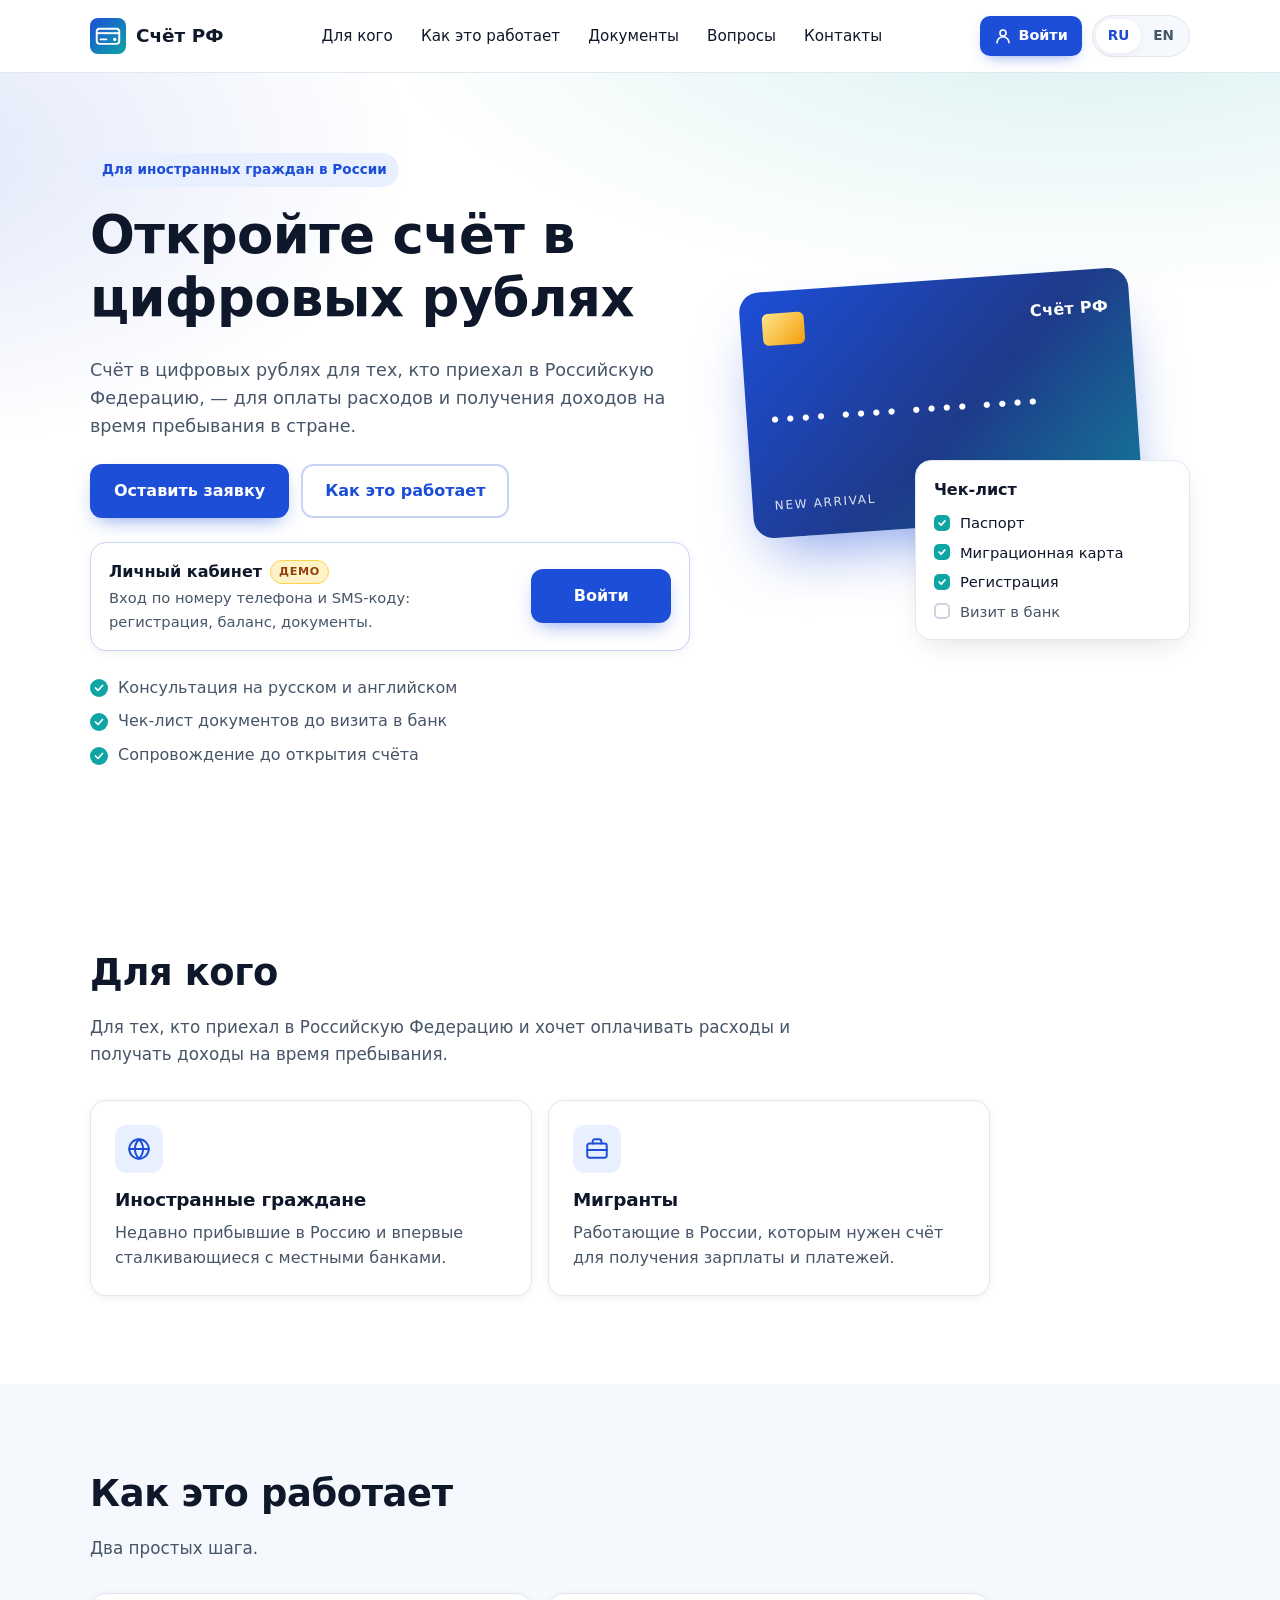
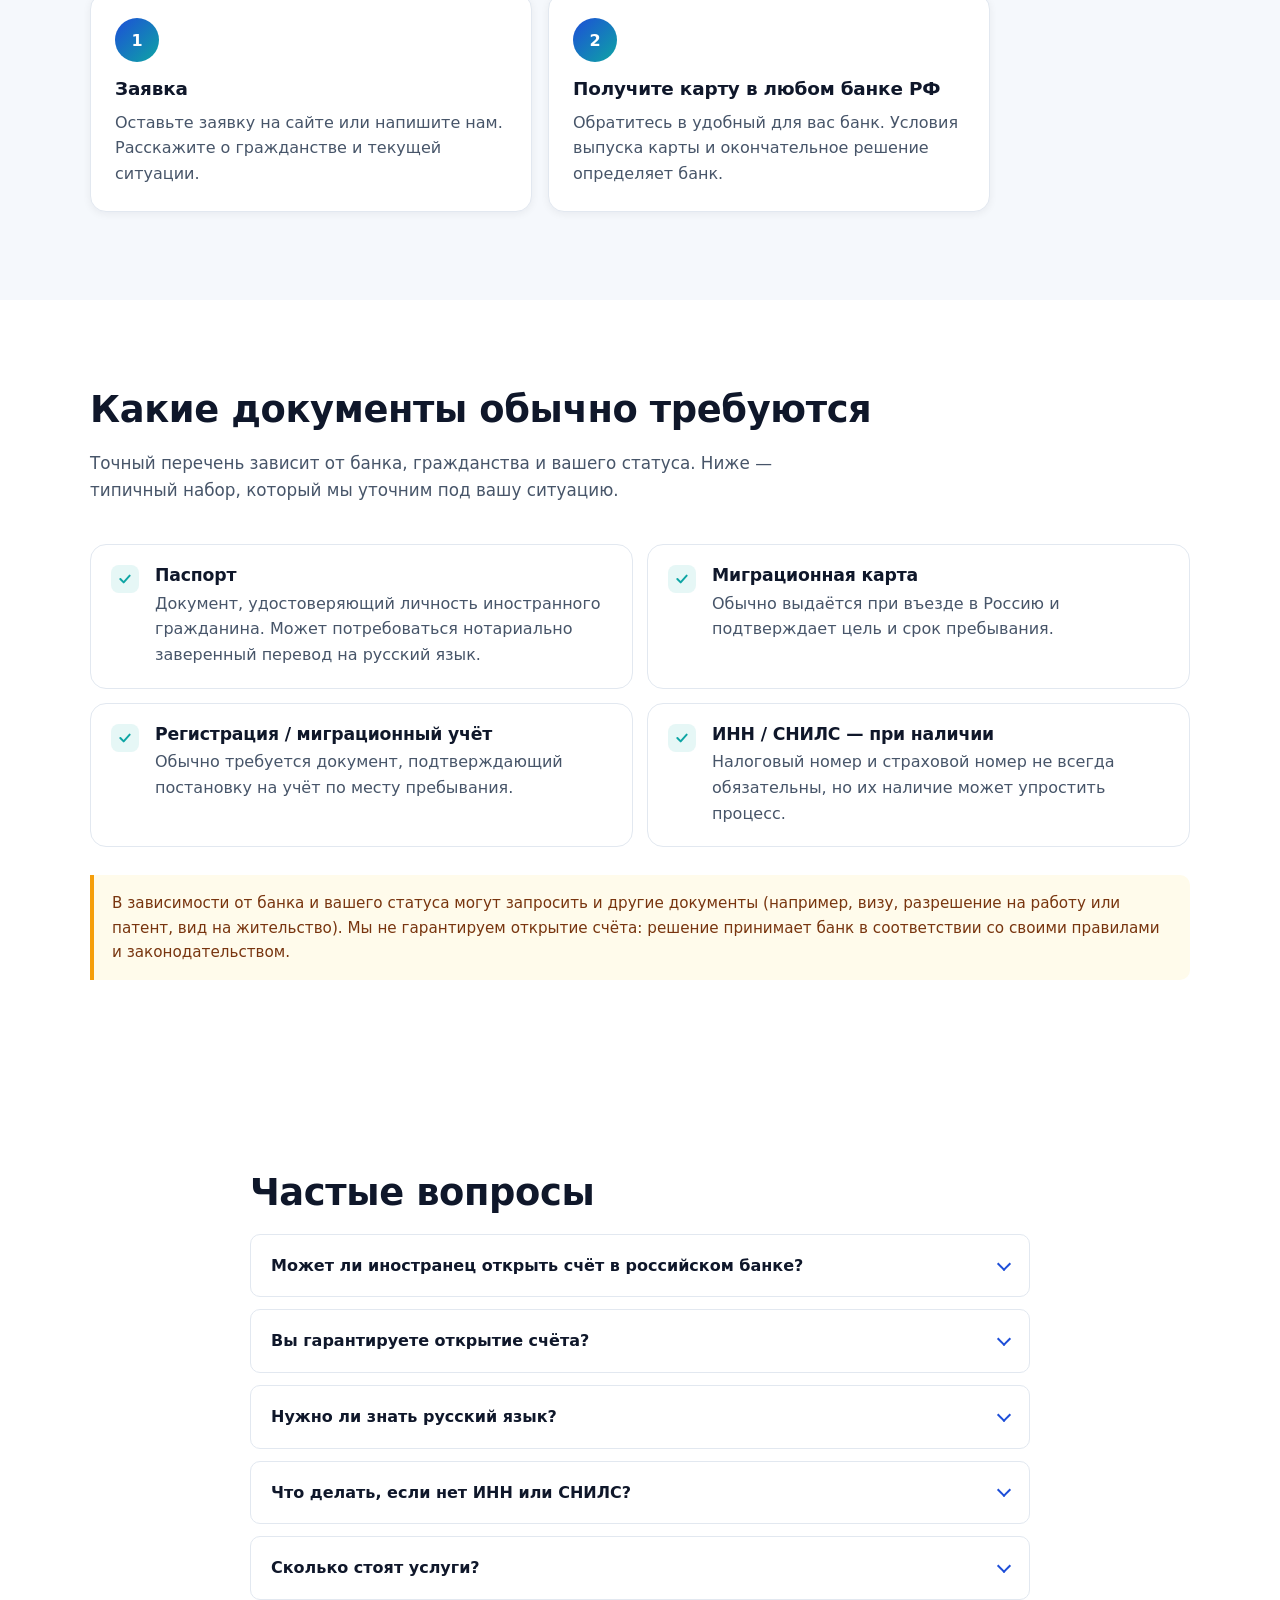
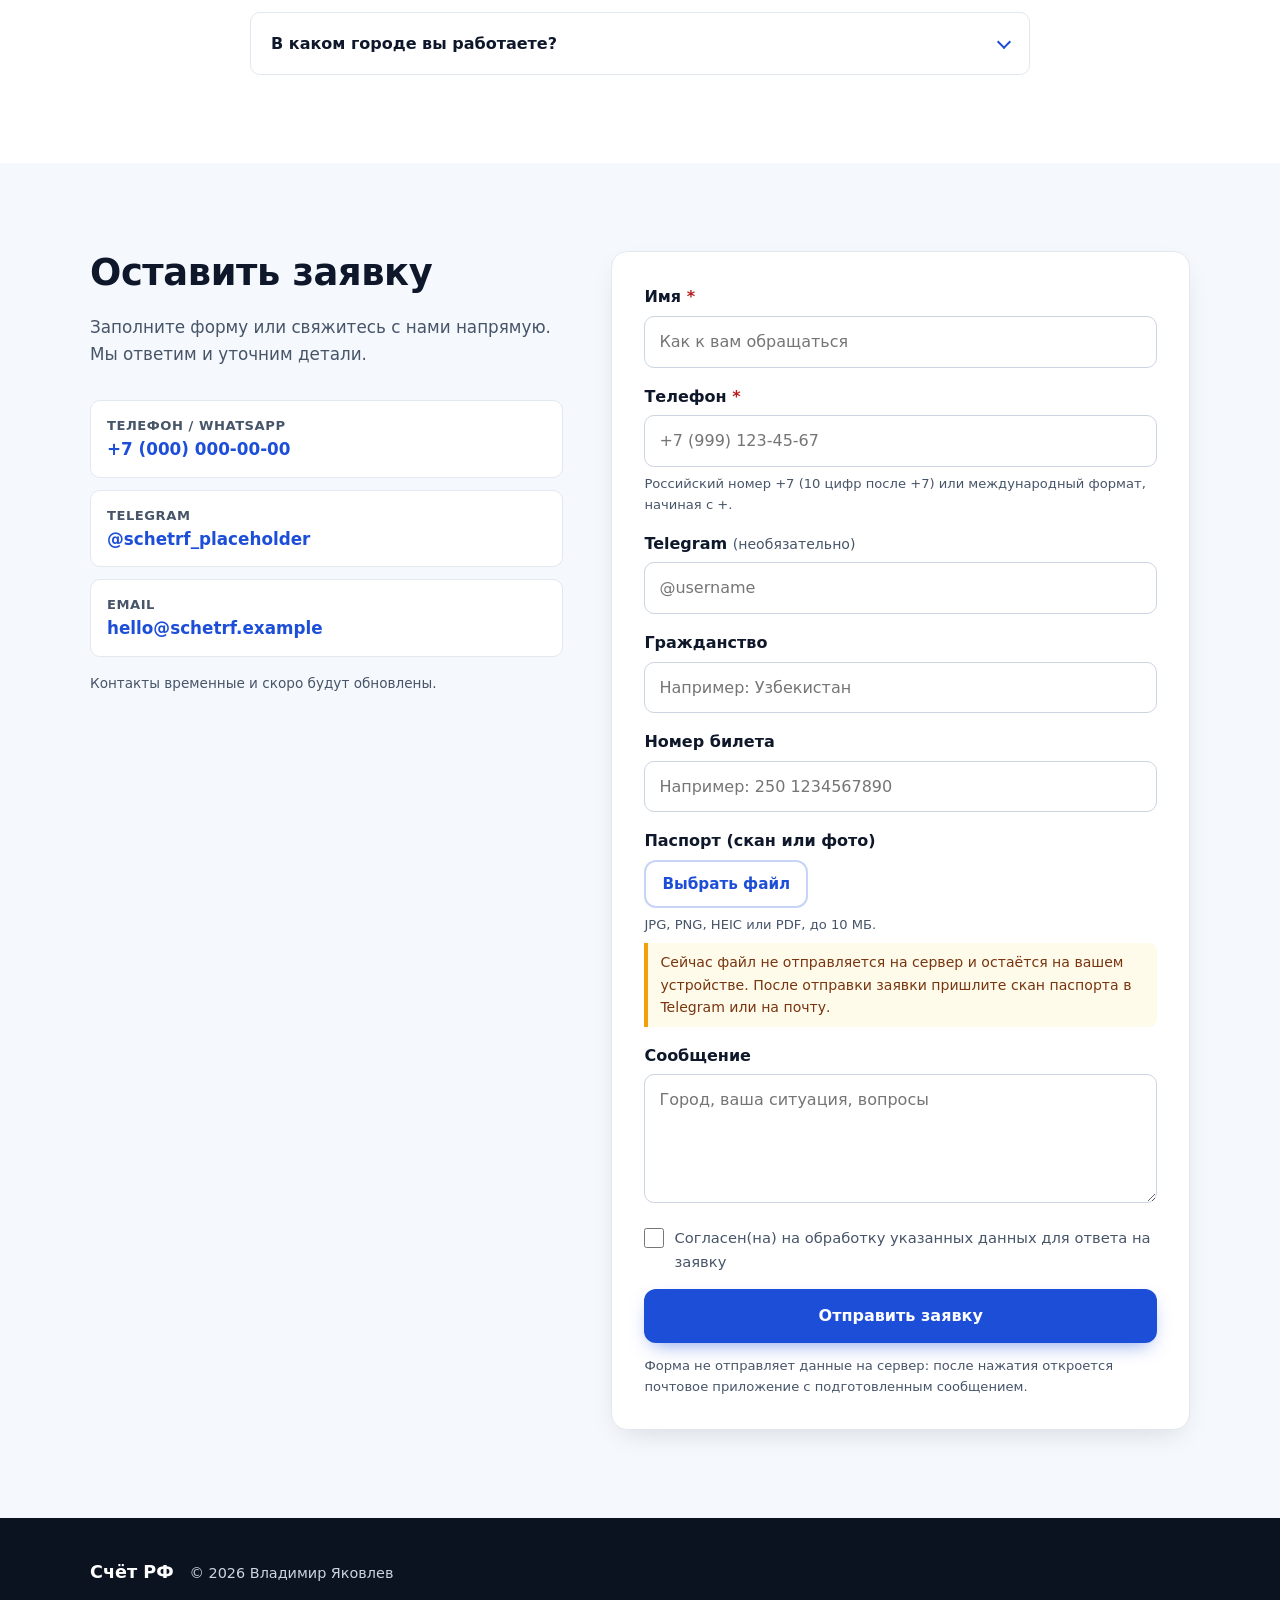
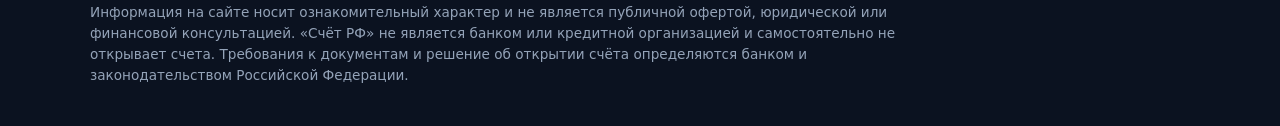
==== commit 8e5f774d: "Landing: digital ruble positioning, 2 audience cards, 2 steps, remove advantages; form: required pho" ====
--- a/index.html
+++ b/index.html
@@ -3,8 +3,8 @@
 <head>
   <meta charset="utf-8">
   <meta name="viewport" content="width=device-width, initial-scale=1">
-  <title>Счёт РФ — помощь иностранцам в открытии банковского счёта в России</title>
-  <meta name="description" content="Счёт РФ помогает иностранным гражданам, прибывшим в Россию, разобраться с открытием счёта в российском банке: подготовка документов, выбор отделения, сопровождение.">
+  <title>Счёт РФ — счёт в цифровых рублях для приехавших в Россию</title>
+  <meta name="description" content="Счёт в цифровых рублях для тех, кто приехал в Российскую Федерацию, — для оплаты расходов и получения доходов на время пребывания в стране.">
   <meta name="author" content="Владимир Яковлев">
   <meta name="theme-color" content="#1d4ed8">
   <meta name="robots" content="index, follow">
@@ -18,8 +18,8 @@
   <!-- Open Graph -->
   <meta property="og:type" content="website">
   <meta property="og:site_name" content="Счёт РФ">
-  <meta property="og:title" content="Счёт РФ — банковский счёт в России для иностранцев">
-  <meta property="og:description" content="Поможем подготовить документы и пройти процесс открытия счёта в российском банке. Понятно, по шагам, на русском и английском.">
+  <meta property="og:title" content="Счёт РФ — откройте счёт в цифровых рублях">
+  <meta property="og:description" content="Счёт в цифровых рублях для тех, кто приехал в Российскую Федерацию, — для оплаты расходов и получения доходов на время пребывания в стране.">
   <meta property="og:url" content="https://schetrf.github.io/">
   <meta property="og:image" content="https://schetrf.github.io/og-image.png">
   <meta property="og:image:width" content="1200">
@@ -27,8 +27,8 @@
   <meta property="og:locale" content="ru_RU">
   <meta property="og:locale:alternate" content="en_US">
   <meta name="twitter:card" content="summary_large_image">
-  <meta name="twitter:title" content="Счёт РФ — банковский счёт в России для иностранцев">
-  <meta name="twitter:description" content="Помощь иностранным гражданам в открытии счёта в российском банке.">
+  <meta name="twitter:title" content="Счёт РФ — откройте счёт в цифровых рублях">
+  <meta name="twitter:description" content="Счёт в цифровых рублях для тех, кто приехал в Российскую Федерацию, — на время пребывания в стране.">
   <meta name="twitter:image" content="https://schetrf.github.io/og-image.png">
 
   <link rel="stylesheet" href="styles.css">
@@ -83,8 +83,8 @@
       <div class="container hero-inner">
         <div class="hero-text">
           <p class="eyebrow" data-en="For foreign citizens in Russia">Для иностранных граждан в России</p>
-          <h1 data-en="Open a bank account in Russia — clearly and step by step">Откройте счёт в российском банке — понятно и по шагам</h1>
-          <p class="lead" data-en="We help people who have recently arrived in Russia understand what is usually required, prepare documents and go through opening a bank account without unnecessary trips and confusion.">Помогаем тем, кто недавно приехал в Россию, разобраться, что обычно требуется, подготовить документы и пройти открытие банковского счёта без лишних походов и путаницы.</p>
+          <h1 data-en="Open an account in digital rubles">Откройте счёт в цифровых рублях</h1>
+          <p class="lead" data-en="A digital ruble account for those who have come to the Russian Federation — to pay expenses and receive income during their stay in the country.">Счёт в цифровых рублях для тех, кто приехал в Российскую Федерацию, — для оплаты расходов и получения доходов на время пребывания в стране.</p>
           <div class="hero-cta">
             <a class="btn btn-primary" href="#contact" data-en="Submit a request">Оставить заявку</a>
             <a class="btn btn-ghost" href="#how" data-en="How it works">Как это работает</a>
@@ -131,8 +131,8 @@
     <section class="section" id="for-whom" aria-labelledby="for-whom-title">
       <div class="container">
         <h2 id="for-whom-title" class="section-title" data-en="Who it's for">Для кого</h2>
-        <p class="section-sub" data-en="For anyone who has come to Russia and needs a local bank account — for salary, studies, rent or everyday payments.">Для всех, кто приехал в Россию и хочет получить счёт в местном банке — для зарплаты, учёбы, аренды или повседневных платежей.</p>
-        <div class="grid grid-4">
+        <p class="section-sub" data-en="For those who have come to the Russian Federation and need to pay expenses and receive income during their stay.">Для тех, кто приехал в Российскую Федерацию и хочет оплачивать расходы и получать доходы на время пребывания.</p>
+        <div class="grid grid-2">
           <article class="tile">
             <div class="tile-icon" aria-hidden="true">
               <svg viewBox="0 0 24 24"><circle cx="12" cy="12" r="9"/><path d="M3 12h18M12 3c2.5 2.7 3.8 5.7 3.8 9s-1.3 6.3-3.8 9c-2.5-2.7-3.8-5.7-3.8-9S9.5 5.7 12 3z"/></svg>
@@ -147,20 +147,6 @@
             <h3 data-en="Migrant workers">Мигранты</h3>
             <p data-en="Who work in Russia and need an account to receive a salary and make payments.">Работающие в России, которым нужен счёт для получения зарплаты и платежей.</p>
           </article>
-          <article class="tile">
-            <div class="tile-icon" aria-hidden="true">
-              <svg viewBox="0 0 24 24"><path d="M2 9l10-5 10 5-10 5L2 9z"/><path d="M6 11v5c0 1.7 2.7 3 6 3s6-1.3 6-3v-5"/></svg>
-            </div>
-            <h3 data-en="Students">Студенты</h3>
-            <p data-en="Studying at Russian universities and colleges — for a scholarship, transfers and daily expenses.">Обучающиеся в российских вузах и колледжах — для стипендии, переводов и повседневных расходов.</p>
-          </article>
-          <article class="tile">
-            <div class="tile-icon" aria-hidden="true">
-              <svg viewBox="0 0 24 24"><circle cx="12" cy="8" r="4"/><path d="M4 21c0-4.4 3.6-8 8-8s8 3.6 8 8"/></svg>
-            </div>
-            <h3 data-en="Specialists">Специалисты</h3>
-            <p data-en="Professionals and their families who have relocated to Russia for work.">Профессионалы и их семьи, переехавшие в Россию для работы.</p>
-          </article>
         </div>
       </div>
     </section>
@@ -169,8 +155,8 @@
     <section class="section section-alt" id="how" aria-labelledby="how-title">
       <div class="container">
         <h2 id="how-title" class="section-title" data-en="How it works">Как это работает</h2>
-        <p class="section-sub" data-en="Four simple steps from request to account.">Четыре простых шага от заявки до счёта.</p>
-        <ol class="steps">
+        <p class="section-sub" data-en="Two simple steps.">Два простых шага.</p>
+        <ol class="steps steps-2">
           <li class="step">
             <span class="step-num" aria-hidden="true">1</span>
             <h3 data-en="Request">Заявка</h3>
@@ -178,18 +164,8 @@
           </li>
           <li class="step">
             <span class="step-num" aria-hidden="true">2</span>
-            <h3 data-en="Consultation">Консультация</h3>
-            <p data-en="We clarify the details and explain which documents are usually required in your case.">Уточним детали и расскажем, какие документы обычно требуются в вашем случае.</p>
-          </li>
-          <li class="step">
-            <span class="step-num" aria-hidden="true">3</span>
-            <h3 data-en="Preparation">Подготовка</h3>
-            <p data-en="We help check the documents and prepare for the visit to the bank so that nothing is forgotten.">Поможем проверить документы и подготовиться к визиту в банк, чтобы ничего не забыть.</p>
-          </li>
-          <li class="step">
-            <span class="step-num" aria-hidden="true">4</span>
-            <h3 data-en="Opening the account">Открытие счёта</h3>
-            <p data-en="You visit the bank with a ready set of documents. The final decision on opening the account is made by the bank.">Вы идёте в банк с готовым пакетом документов. Окончательное решение об открытии счёта принимает банк.</p>
+            <h3 data-en="Get a card at any bank in Russia">Получите карту в любом банке РФ</h3>
+            <p data-en="Contact a bank that is convenient for you. Card terms and the final decision are determined by the bank.">Обратитесь в удобный для вас банк. Условия выпуска карты и окончательное решение определяет банк.</p>
           </li>
         </ol>
       </div>
@@ -233,39 +209,6 @@
           </li>
         </ul>
         <p class="note" role="note" data-en="Depending on the bank and your status, other documents may be requested (for example, a visa, a work permit or patent, a residence permit). We do not guarantee that an account will be opened: the decision is made by the bank in accordance with its rules and the law.">В зависимости от банка и вашего статуса могут запросить и другие документы (например, визу, разрешение на работу или патент, вид на жительство). Мы не гарантируем открытие счёта: решение принимает банк в соответствии со своими правилами и законодательством.</p>
-      </div>
-    </section>
-
-    <!-- ADVANTAGES -->
-    <section class="section section-alt" id="advantages" aria-labelledby="adv-title">
-      <div class="container">
-        <h2 id="adv-title" class="section-title" data-en="Why people contact us">Почему обращаются к нам</h2>
-        <div class="grid grid-3">
-          <article class="tile tile-flat">
-            <h3 data-en="Clear language">Понятный язык</h3>
-            <p data-en="We explain banking requirements simply, in Russian or English, without bureaucratic jargon.">Объясняем банковские требования просто, на русском или английском, без канцелярита.</p>
-          </article>
-          <article class="tile tile-flat">
-            <h3 data-en="Fewer trips">Меньше лишних походов</h3>
-            <p data-en="We check documents in advance so that you don't have to come back to the bank because of a missing paper.">Заранее проверяем документы, чтобы не пришлось возвращаться в банк из-за недостающей бумаги.</p>
-          </article>
-          <article class="tile tile-flat">
-            <h3 data-en="Individual approach">Индивидуальный подход</h3>
-            <p data-en="We take into account your citizenship, status and goals — salary, studies or everyday payments.">Учитываем гражданство, статус и цели — зарплата, учёба или повседневные платежи.</p>
-          </article>
-          <article class="tile tile-flat">
-            <h3 data-en="Honesty">Честность</h3>
-            <p data-en="We don't promise the impossible: we tell you what is usually required and where difficulties may arise.">Не обещаем невозможного: говорим, что обычно требуется и где могут возникнуть сложности.</p>
-          </article>
-          <article class="tile tile-flat">
-            <h3 data-en="Messenger communication">Связь в мессенджерах</h3>
-            <p data-en="Convenient to communicate via Telegram or WhatsApp — no need to come to an office.">Удобно общаться в Telegram или WhatsApp — не нужно приезжать в офис.</p>
-          </article>
-          <article class="tile tile-flat">
-            <h3 data-en="Data care">Бережно к данным</h3>
-            <p data-en="We request only the information needed for the consultation and do not share it with third parties without your consent.">Запрашиваем только информацию, нужную для консультации, и не передаём её третьим лицам без вашего согласия.</p>
-          </article>
-        </div>
       </div>
     </section>
 
@@ -329,21 +272,53 @@
         <div class="form-card">
           <form id="lead-form" novalidate>
             <div class="field">
-              <label for="f-name" data-en="Name">Имя</label>
+              <label for="f-name"><span data-en="Name">Имя</span> <span class="req" aria-hidden="true">*</span></label>
               <input id="f-name" name="name" type="text" autocomplete="name" required maxlength="80"
                      placeholder="Как к вам обращаться" data-en-placeholder="How should we address you">
               <p class="field-error" id="f-name-err" aria-live="polite"></p>
             </div>
             <div class="field">
-              <label for="f-contact" data-en="Phone, WhatsApp or Telegram">Телефон, WhatsApp или Telegram</label>
-              <input id="f-contact" name="contact" type="text" autocomplete="tel" required maxlength="80"
-                     placeholder="+7 … или @username" data-en-placeholder="+7 … or @username">
-              <p class="field-error" id="f-contact-err" aria-live="polite"></p>
+              <label for="f-phone"><span data-en="Phone">Телефон</span> <span class="req" aria-hidden="true">*</span></label>
+              <input id="f-phone" name="phone" type="tel" inputmode="tel" autocomplete="tel" required maxlength="22"
+                     placeholder="+7 (999) 123-45-67" aria-describedby="f-phone-hint">
+              <p class="field-hint" id="f-phone-hint" data-en="Russian number +7 (10 digits after +7) or international format starting with +.">Российский номер +7 (10 цифр после +7) или международный формат, начиная с +.</p>
+              <p class="field-error" id="f-phone-err" aria-live="polite"></p>
+            </div>
+            <div class="field">
+              <label for="f-telegram"><span>Telegram</span> <span class="optional" data-en="(optional)">(необязательно)</span></label>
+              <input id="f-telegram" name="telegram" type="text" autocomplete="off" autocapitalize="off" spellcheck="false" maxlength="40"
+                     placeholder="@username">
+              <p class="field-error" id="f-telegram-err" aria-live="polite"></p>
             </div>
             <div class="field">
               <label for="f-citizenship" data-en="Citizenship">Гражданство</label>
               <input id="f-citizenship" name="citizenship" type="text" autocomplete="country-name" maxlength="60"
                      placeholder="Например: Узбекистан" data-en-placeholder="For example: Uzbekistan">
+            </div>
+            <div class="field">
+              <label for="f-ticket" data-en="Ticket number">Номер билета</label>
+              <input id="f-ticket" name="ticket" type="text" autocomplete="off" maxlength="30"
+                     placeholder="Например: 250 1234567890" data-en-placeholder="For example: 250 1234567890">
+              <p class="field-error" id="f-ticket-err" aria-live="polite"></p>
+            </div>
+            <!-- TODO(owner): a real backend (server/storage) is required to actually receive passport files.
+                 Until then the file is NOT uploaded anywhere: it stays in the visitor's browser and is only previewed locally. -->
+            <div class="field">
+              <span class="field-label" id="f-passport-label" data-en="Passport (scan or photo)">Паспорт (скан или фото)</span>
+              <div class="file-box">
+                <label class="btn btn-ghost file-btn" for="f-passport" data-en="Choose file">Выбрать файл</label>
+                <label class="btn btn-ghost file-btn file-btn-camera" for="f-passport-camera" data-en="Take a photo">Сфотографировать</label>
+                <input id="f-passport" name="passport" type="file" accept="image/*,.pdf,application/pdf" class="file-input" aria-labelledby="f-passport-label" aria-describedby="f-passport-note">
+                <input id="f-passport-camera" type="file" accept="image/*" capture="environment" class="file-input" aria-labelledby="f-passport-label" tabindex="-1">
+              </div>
+              <div class="file-preview" id="f-passport-preview" hidden>
+                <img id="f-passport-img" alt="Предпросмотр выбранного фото паспорта" data-en-alt="Preview of the selected passport photo" hidden>
+                <span class="file-name" id="f-passport-name"></span>
+                <button type="button" class="link-btn file-remove" id="f-passport-remove" data-en="Remove">Удалить</button>
+              </div>
+              <p class="field-hint" data-en="JPG, PNG, HEIC or PDF, up to 10 MB.">JPG, PNG, HEIC или PDF, до 10 МБ.</p>
+              <p class="file-note" id="f-passport-note" data-en="The file is currently not sent to a server and stays on your device. After submitting the request, send the passport scan via Telegram or email.">Сейчас файл не отправляется на сервер и остаётся на вашем устройстве. После отправки заявки пришлите скан паспорта в Telegram или на почту.</p>
+              <p class="field-error" id="f-passport-err" aria-live="polite"></p>
             </div>
             <div class="field">
               <label for="f-message" data-en="Message">Сообщение</label>
@@ -363,6 +338,7 @@
             <div class="success-icon" aria-hidden="true">✓</div>
             <h3 data-en="Thank you for your request!">Спасибо за заявку!</h3>
             <p data-en="We have prepared a message with your data. If the email app did not open, send it via Telegram or email using the buttons below.">Мы подготовили сообщение с вашими данными. Если почтовое приложение не открылось, отправьте его через Telegram или email с помощью кнопок ниже.</p>
+            <p class="file-note file-note-success" id="success-file-note" hidden data-en="The passport file has NOT been sent: the website does not upload files, it stays on your device. Please attach it manually to a Telegram message or email.">Файл паспорта НЕ отправлен: сайт не загружает файлы, он остался на вашем устройстве. Приложите его вручную к сообщению в Telegram или к письму.</p>
             <div class="success-actions">
               <a class="btn btn-primary" id="send-telegram" href="https://t.me/schetrf_placeholder" target="_blank" rel="noopener" data-en="Write in Telegram">Написать в Telegram</a>
               <a class="btn btn-ghost" id="send-email" href="mailto:hello@schetrf.example" data-en="Send by email">Отправить на email</a>
--- a/styles.css
+++ b/styles.css
@@ -201,6 +201,31 @@
 .login-sent { color: var(--c-muted); margin-bottom: 10px; }
 @media (min-width: 640px) { .modal { align-items: center; } .modal-dialog { border-radius: 22px; } }
 
+
+/* Two-card / two-step grids */
+@media (min-width: 640px) { .grid-2 { grid-template-columns: repeat(2, 1fr); } .steps.steps-2 { grid-template-columns: repeat(2, 1fr); } }
+@media (min-width: 960px) { .grid-2, .steps.steps-2 { max-width: 900px; } }
+
+/* Passport file field (local preview only — no upload) */
+.req { color: var(--c-danger); font-weight: 700; }
+.optional { color: var(--c-muted); font-weight: 400; font-size: .88rem; }
+.field-label { display: block; font-weight: 600; margin-bottom: 6px; }
+.file-box { display: flex; flex-wrap: wrap; gap: 8px; }
+.file-btn { min-height: 44px; padding: 10px 16px; font-size: .95rem; margin: 0; }
+.field .file-btn { display: inline-flex; margin-bottom: 0; font-weight: 700; }
+.file-btn-camera { display: none !important; }
+@media (max-width: 760px), (hover: none) and (pointer: coarse) { .file-btn-camera { display: inline-flex !important; } }
+.file-input { position: absolute; width: 1px; height: 1px; opacity: 0; overflow: hidden; clip: rect(0 0 0 0); }
+.file-input:focus-visible + .file-input, .file-box:focus-within .file-btn:first-child { outline: 3px solid #f59e0b; outline-offset: 2px; }
+.file-preview { display: flex; align-items: center; gap: 12px; margin-top: 10px; padding: 10px; border: 1px solid var(--c-border); border-radius: var(--radius-sm); background: var(--c-bg-alt); }
+.file-preview[hidden] { display: none; }
+.file-preview img { width: 72px; height: 72px; object-fit: cover; border-radius: 8px; border: 1px solid var(--c-border); background: #fff; }
+.file-name { flex: 1; min-width: 0; font-size: .9rem; word-break: break-all; }
+.file-remove { margin: 0; padding: 6px; font-size: .9rem; }
+.field-hint { font-size: .82rem; color: var(--c-muted); margin: 6px 0 0; }
+.file-note { font-size: .88rem; color: #78350f; background: #fffbeb; border-left: 4px solid #f59e0b; border-radius: 0 8px 8px 0; padding: 8px 12px; margin: 8px 0 0; }
+.file-note-success { text-align: left; margin: 12px 0; }
+
 /* ≥ 640px */
 @media (min-width: 640px) {
   .grid-4, .grid-3 { grid-template-columns: repeat(2, 1fr); }
